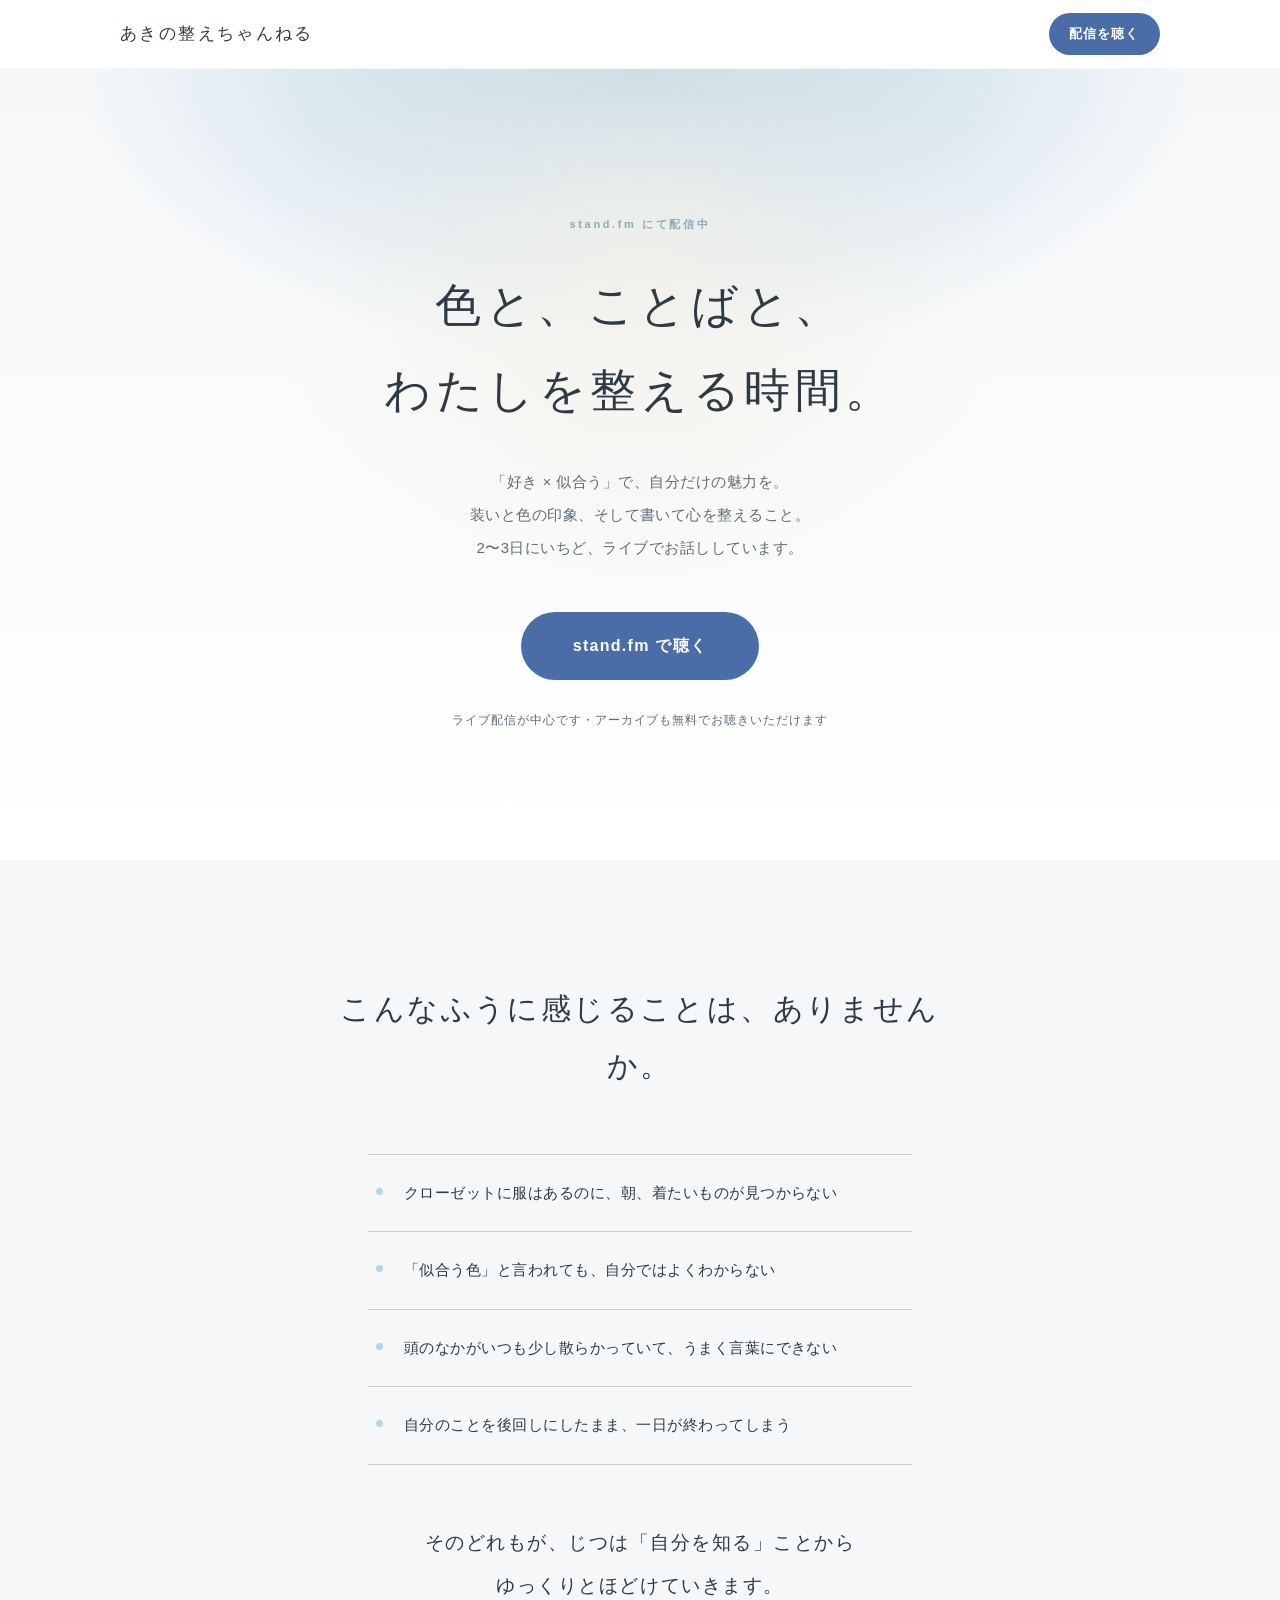
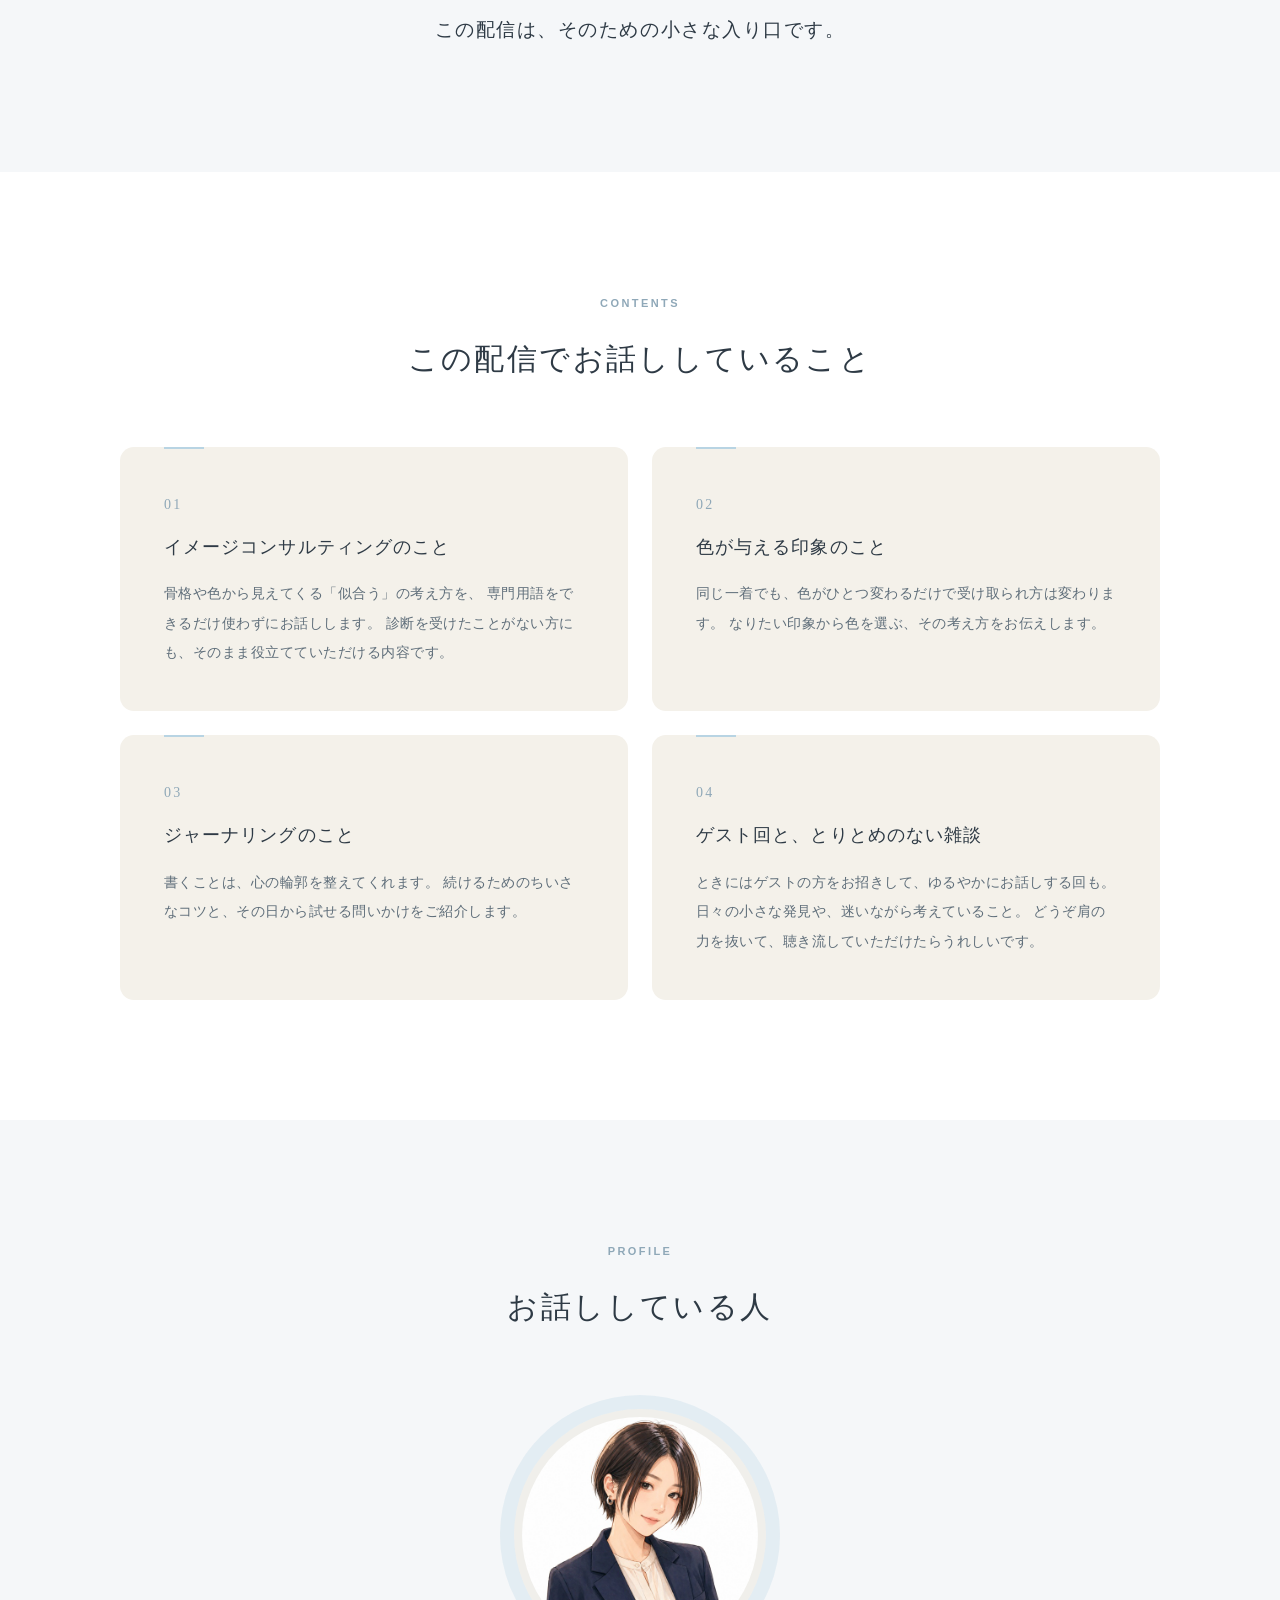
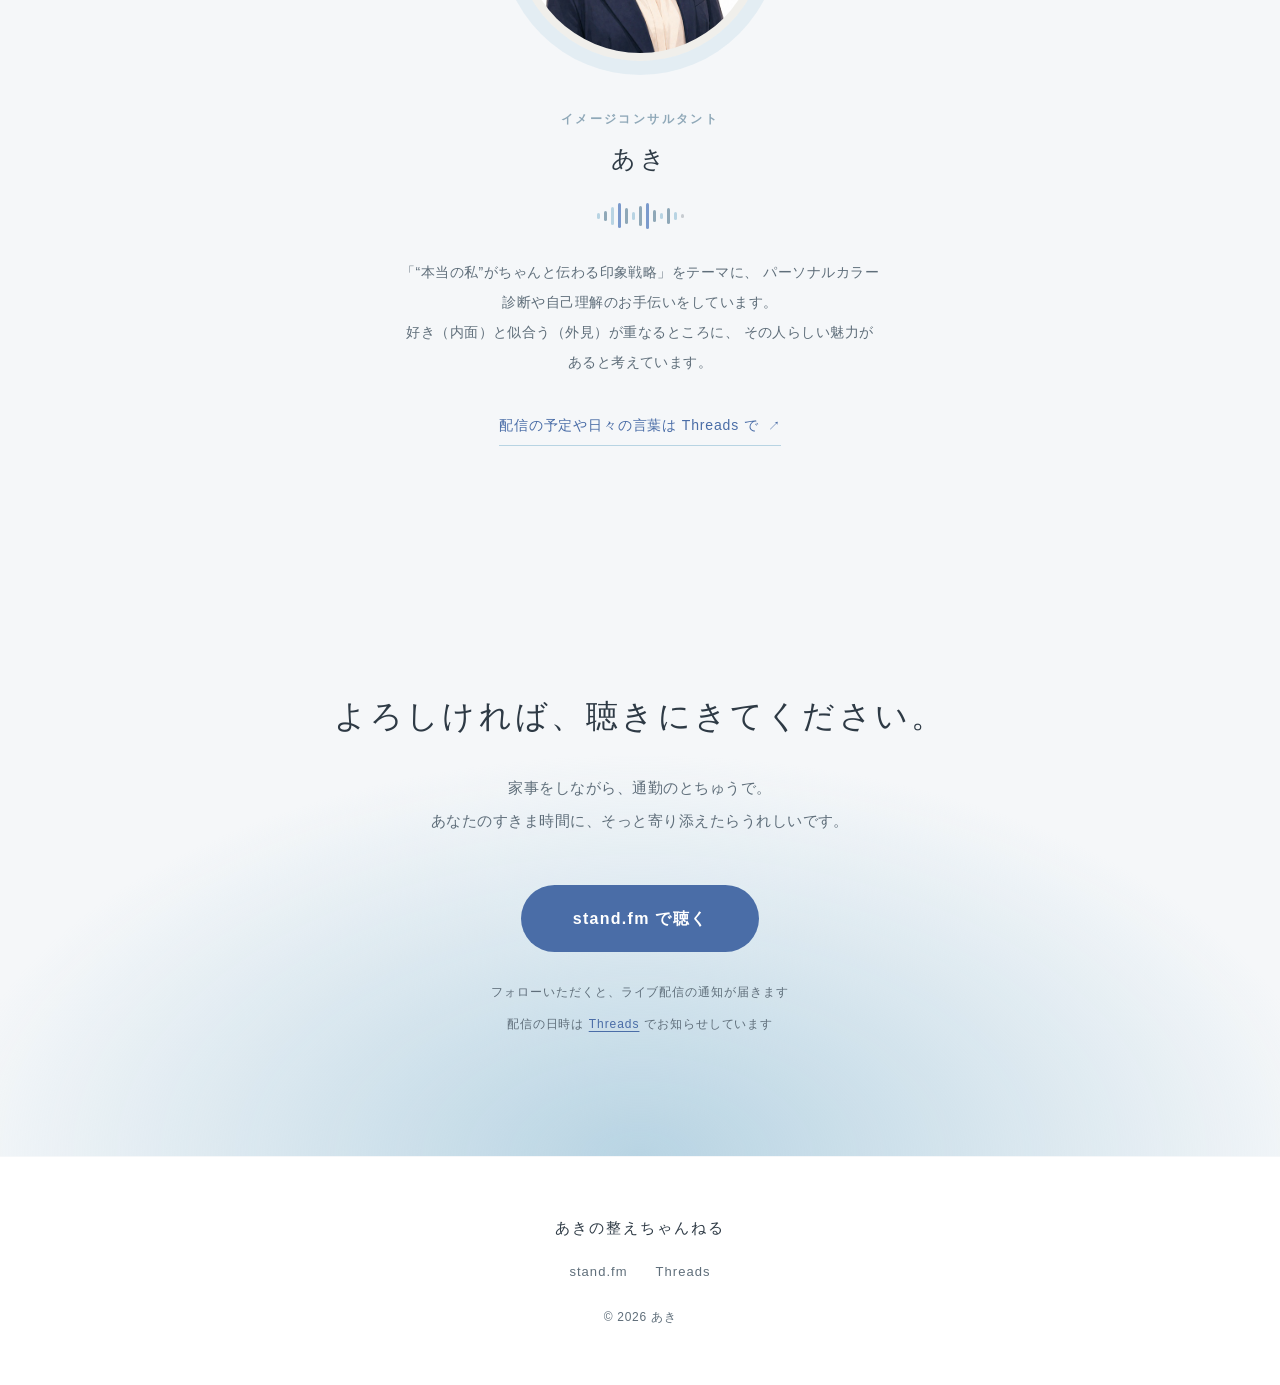
==== index.html @ 7b2c22ae "Add profile section, OGP image, and Threads links Reuse the existing portrait rather than a new illu" ====
<!DOCTYPE html>
<html lang="ja">
<head>
  <meta charset="UTF-8">
  <meta name="viewport" content="width=device-width, initial-scale=1">

  <title>あきの整えちゃんねる｜色と、ことばと、わたしを整える時間</title>
  <meta name="description" content="「好き×似合う」で自分だけの魅力を。ファッションと色の印象、そして書いて心を整えること。イメージコンサルタントあきが、stand.fm でお話ししています。">

  <!-- OGP。og:image はSNSのクローラが解決できるよう絶対URLで指定します -->
  <meta property="og:site_name" content="あきの整えちゃんねる">
  <meta property="og:title" content="あきの整えちゃんねる｜色と、ことばと、わたしを整える時間">
  <meta property="og:description" content="「好き×似合う」で自分だけの魅力を。ファッションと色の印象、書いて心を整えること。stand.fm で配信中です。">
  <meta property="og:type" content="website">
  <meta property="og:url" content="https://standfm-lp.vercel.app/">
  <meta property="og:image" content="https://standfm-lp.vercel.app/ogp.jpg">
  <meta property="og:image:width" content="1200">
  <meta property="og:image:height" content="630">
  <meta property="og:locale" content="ja_JP">
  <meta name="twitter:card" content="summary_large_image">
  <link rel="canonical" href="https://standfm-lp.vercel.app/">

  <link rel="stylesheet" href="styles.css">
</head>
<body>

<header class="site-header">
  <div class="container header-inner">
    <a href="#hero" class="logo">あきの整えちゃんねる</a>
    <a href="https://stand.fm/channels/6a38f52ef16ae5c2da4b3464" class="btn btn-sm" target="_blank" rel="noopener">配信を聴く</a>
  </div>
</header>

<main>

  <!-- ==================== ① ヒーロー ==================== -->
  <section id="hero" class="hero">
    <div class="container container-narrow">
      <p class="eyebrow">stand.fm にて配信中</p>
      <h1 class="hero-title">色と、ことばと、<br>わたしを整える時間。</h1>
      <p class="hero-lead">
        「好き × 似合う」で、自分だけの魅力を。<br>
        装いと色の印象、そして書いて心を整えること。<br class="br-pc">
        2〜3日にいちど、ライブでお話ししています。
      </p>
      <div class="hero-actions">
        <a href="https://stand.fm/channels/6a38f52ef16ae5c2da4b3464" class="btn btn-lg" target="_blank" rel="noopener">stand.fm で聴く</a>
      </div>
      <p class="hero-note">ライブ配信が中心です・アーカイブも無料でお聴きいただけます</p>
    </div>
  </section>

  <!-- ==================== ② 共感 ==================== -->
  <section id="empathy" class="section section-tinted">
    <div class="container container-narrow">
      <h2 class="section-title">こんなふうに感じることは、<br class="br-sp">ありませんか。</h2>

      <ul class="empathy-list">
        <li>クローゼットに服はあるのに、朝、着たいものが見つからない</li>
        <li>「似合う色」と言われても、自分ではよくわからない</li>
        <li>頭のなかがいつも少し散らかっていて、うまく言葉にできない</li>
        <li>自分のことを後回しにしたまま、一日が終わってしまう</li>
      </ul>

      <p class="empathy-bridge">
        そのどれもが、じつは「自分を知る」ことから<br>ゆっくりとほどけていきます。<br>
        この配信は、そのための小さな入り口です。
      </p>
    </div>
  </section>

  <!-- ==================== ③ 内容 ==================== -->
  <section id="contents" class="section">
    <div class="container">
      <p class="section-eyebrow">CONTENTS</p>
      <h2 class="section-title">この配信で<br class="br-sp">お話ししていること</h2>

      <div class="topic-grid">
        <article class="topic">
          <span class="topic-num">01</span>
          <h3>イメージコンサルティングのこと</h3>
          <p>
            骨格や色から見えてくる「似合う」の考え方を、
            専門用語をできるだけ使わずにお話しします。
            診断を受けたことがない方にも、そのまま役立てていただける内容です。
          </p>
        </article>

        <article class="topic">
          <span class="topic-num">02</span>
          <h3>色が与える印象のこと</h3>
          <p>
            同じ一着でも、色がひとつ変わるだけで受け取られ方は変わります。
            なりたい印象から色を選ぶ、その考え方をお伝えします。
          </p>
        </article>

        <article class="topic">
          <span class="topic-num">03</span>
          <h3>ジャーナリングのこと</h3>
          <p>
            書くことは、心の輪郭を整えてくれます。
            続けるためのちいさなコツと、その日から試せる問いかけをご紹介します。
          </p>
        </article>

        <article class="topic">
          <span class="topic-num">04</span>
          <h3>ゲスト回と、とりとめのない雑談</h3>
          <p>
            ときにはゲストの方をお招きして、ゆるやかにお話しする回も。
            日々の小さな発見や、迷いながら考えていること。
            どうぞ肩の力を抜いて、聴き流していただけたらうれしいです。
          </p>
        </article>
      </div>
    </div>
  </section>

  <!-- ==================== プロフィール ==================== -->
  <section id="profile" class="section section-tinted">
    <div class="container container-narrow">
      <p class="section-eyebrow">PROFILE</p>
      <h2 class="section-title">お話ししている人</h2>

      <div class="profile">
        <!-- 円形の写真のまわりに、音が広がるようなリングを重ねています -->
        <div class="profile-photo">
          <span class="ring ring-1" aria-hidden="true"></span>
          <span class="ring ring-2" aria-hidden="true"></span>
          <img src="profile.jpg" width="280" height="280"
               alt="あき｜イメージコンサルタント" decoding="async">
        </div>

        <p class="profile-role">イメージコンサルタント</p>
        <p class="profile-name">あき</p>

        <div class="wave" aria-hidden="true">
          <i></i><i></i><i></i><i></i><i></i><i></i><i></i>
          <i></i><i></i><i></i><i></i><i></i><i></i>
        </div>

        <p class="profile-bio">
          「“本当の私”がちゃんと伝わる印象戦略」をテーマに、
          パーソナルカラー診断や自己理解のお手伝いをしています。<br>
          好き（内面）と似合う（外見）が重なるところに、
          その人らしい魅力があると考えています。
        </p>

        <a class="link-threads" href="https://www.threads.com/@aki.imecon"
           target="_blank" rel="noopener">
          配信の予定や日々の言葉は Threads で
        </a>
      </div>
    </div>
  </section>

  <!-- ==================== ④ CTA ==================== -->
  <section id="listen" class="cta">
    <div class="container container-narrow">
      <h2 class="cta-title">よろしければ、<br class="br-sp">聴きにきてください。</h2>
      <p class="cta-lead">
        家事をしながら、通勤のとちゅうで。<br>
        あなたのすきま時間に、そっと寄り添えたらうれしいです。
      </p>
      <a href="https://stand.fm/channels/6a38f52ef16ae5c2da4b3464" class="btn btn-lg" target="_blank" rel="noopener">stand.fm で聴く</a>
      <p class="cta-note">フォローいただくと、ライブ配信の通知が届きます</p>
      <p class="cta-sub">
        配信の日時は
        <a href="https://www.threads.com/@aki.imecon" target="_blank" rel="noopener">Threads</a>
        でお知らせしています
      </p>
    </div>
  </section>

</main>

<footer class="site-footer">
  <div class="container">
    <p class="footer-name">あきの整えちゃんねる</p>
    <p class="footer-links">
      <a href="https://stand.fm/channels/6a38f52ef16ae5c2da4b3464" target="_blank" rel="noopener">stand.fm</a>
      <a href="https://www.threads.com/@aki.imecon" target="_blank" rel="noopener">Threads</a>
    </p>
    <p class="copyright">&copy; 2026 あき</p>
  </div>
</footer>

<script src="script.js"></script>
</body>
</html>
---- styles.css ----
/* =========================================================
   カラーパレット
   ここの値を変えるとサイト全体の色が変わります
   ========================================================= */
:root {
  --pale-blue:   #B8D4E3;  /* メイン    ペールブルー   */
  --misty-white: #F5F7F9;  /* サブ      ミスティホワイト */
  --soft-gray:   #C7CCD1;  /* アクセント ソフトグレー   */
  --dusty-blue:  #8FA8B8;  /* アクセント ダスティブルー */
  --pearl-white: #F4F1EA;  /* アクセント パールホワイト */
  --cta:         #7B9ACC;  /* CTA・リンク コーンフラワーブルー */

  /* --cta を白文字の上に敷くと明るすぎて読めないため（コントラスト比 2.9:1）、
     ボタンの塗りとリンク文字には同系統を暗くした値を使用しています（5.2:1）。
     見出しの装飾や罫線などには --cta をそのまま使っています。 */
  --cta-deep:    #4A6DA7;
  --cta-darker:  #3C5C90;

  --ink:         #2E3A45;  /* 本文 */
  --ink-muted:   #5F6E7A;  /* 補足文 */

  --container:   1040px;
  --radius:      14px;

  --font-serif:  "Hiragino Mincho ProN", "Yu Mincho", "YuMincho",
                 "Noto Serif JP", serif;
  --font-sans:   "Hiragino Sans", "Noto Sans JP", "Yu Gothic",
                 -apple-system, BlinkMacSystemFont, sans-serif;
}

/* パレットが淡色前提のため、ライトテーマに固定しています */
html { color-scheme: light; }

/* ========================= ベース ========================= */
* { box-sizing: border-box; }
html { scroll-behavior: smooth; }

body {
  margin: 0;
  font-family: var(--font-sans);
  font-size: 16px;
  line-height: 2;
  color: var(--ink);
  background: #fff;
  letter-spacing: 0.03em;
  -webkit-font-smoothing: antialiased;
}

img { max-width: 100%; height: auto; display: block; }

.container {
  width: min(100% - 2.5rem, var(--container));
  margin-inline: auto;
}
.container-narrow { width: min(100% - 2.5rem, 660px); }

.section { padding: clamp(4.5rem, 11vw, 7.5rem) 0; }
.section-tinted { background: var(--misty-white); }

.section-eyebrow {
  margin: 0 0 1rem;
  text-align: center;
  font-size: 0.6875rem;
  font-weight: 600;
  letter-spacing: 0.22em;
  color: var(--dusty-blue);
}

.section-title {
  margin: 0 0 clamp(2.5rem, 6vw, 3.75rem);
  font-family: var(--font-serif);
  font-size: clamp(1.375rem, 3.6vw, 1.875rem);
  font-weight: 500;
  line-height: 1.9;
  letter-spacing: 0.08em;
  text-align: center;
}

/* スマートフォンでのみ改行させる */
.br-sp { display: none; }
@media (max-width: 640px) { .br-sp { display: inline; } }

/* パソコンでのみ改行させる（文末が一行に孤立するのを防ぐため） */
.br-pc { display: inline; }
@media (max-width: 640px) { .br-pc { display: none; } }

/* ========================= ボタン ========================= */
.btn {
  display: inline-block;
  padding: 0.85em 2.4em;
  border: 1px solid transparent;
  border-radius: 999px;
  background: var(--cta-deep);
  color: #fff;
  font-family: var(--font-sans);
  font-size: 0.9375rem;
  font-weight: 600;
  letter-spacing: 0.08em;
  text-decoration: none;
  text-align: center;
  transition: background 0.3s ease, box-shadow 0.3s ease, transform 0.3s ease;
}
.btn:hover {
  background: var(--cta-darker);
  box-shadow: 0 10px 24px rgba(74, 109, 167, 0.22);
  transform: translateY(-2px);
}
.btn:focus-visible {
  outline: 2px solid var(--cta-deep);
  outline-offset: 3px;
}
.btn-sm { padding: 0.55em 1.5em; font-size: 0.8125rem; }
.btn-lg { padding: 1.05em 3.2em; font-size: 1rem; }

/* ========================= ヘッダー ========================= */
.site-header {
  position: sticky;
  top: 0;
  z-index: 50;
  background: rgba(255, 255, 255, 0.82);
  backdrop-filter: blur(12px);
  border-bottom: 1px solid var(--misty-white);
}
.header-inner {
  display: flex;
  align-items: center;
  justify-content: space-between;
  gap: 1rem;
  min-height: 68px;
}
.logo {
  font-family: var(--font-serif);
  font-size: 1.0625rem;
  font-weight: 500;
  letter-spacing: 0.14em;
  color: var(--ink);
  text-decoration: none;
}

/* ========================= ① ヒーロー ========================= */
.hero {
  position: relative;
  overflow: hidden;
  padding: clamp(5rem, 14vw, 9rem) 0 clamp(4.5rem, 12vw, 8rem);
  text-align: center;
  background:
    radial-gradient(70% 60% at 50% 0%, var(--pale-blue) 0%, transparent 62%),
    linear-gradient(180deg, var(--misty-white) 0%, #fff 100%);
}

/* 背景に浮かぶ、やわらかな円 */
.hero::before {
  content: "";
  position: absolute;
  top: -22%;
  left: 50%;
  width: min(120vw, 780px);
  aspect-ratio: 1;
  transform: translateX(-50%);
  border-radius: 50%;
  background: radial-gradient(circle, rgba(244, 241, 234, 0.85) 0%, transparent 66%);
  pointer-events: none;
}
.hero > .container { position: relative; }

.eyebrow {
  margin: 0 0 1.75rem;
  font-size: 0.6875rem;
  font-weight: 600;
  letter-spacing: 0.24em;
  color: var(--dusty-blue);
}

.hero-title {
  margin: 0 0 2rem;
  font-family: var(--font-serif);
  font-size: clamp(1.75rem, 5.6vw, 2.875rem);
  font-weight: 500;
  line-height: 1.85;
  letter-spacing: 0.1em;
}

.hero-lead {
  margin: 0 auto 3rem;
  max-width: 34rem;
  font-size: 0.9375rem;
  line-height: 2.2;
  color: var(--ink-muted);
}

.hero-actions { display: flex; justify-content: center; }

.hero-note {
  margin: 1.75rem 0 0;
  font-size: 0.75rem;
  letter-spacing: 0.08em;
  color: var(--ink-muted);
}

/* ========================= ② 共感 ========================= */
.empathy-list {
  max-width: 34rem;
  margin: 0 auto;
  padding: 0;
  list-style: none;
}
.empathy-list li {
  position: relative;
  padding: 1.5rem 0 1.5rem 2.25rem;
  border-bottom: 1px solid var(--soft-gray);
  font-size: 0.9375rem;
  line-height: 1.9;
}
.empathy-list li:first-child { border-top: 1px solid var(--soft-gray); }

/* 行頭のちいさな円 */
.empathy-list li::before {
  content: "";
  position: absolute;
  top: 2.05rem;
  left: 0.5rem;
  width: 7px;
  height: 7px;
  border-radius: 50%;
  background: var(--pale-blue);
}

.empathy-bridge {
  margin: clamp(2.5rem, 6vw, 3.5rem) 0 0;
  text-align: center;
  font-family: var(--font-serif);
  font-size: clamp(1rem, 2.6vw, 1.1875rem);
  line-height: 2.3;
  letter-spacing: 0.08em;
  color: var(--ink);
}

/* ========================= ③ 内容 ========================= */
/* 4項目を 2×2 に配置。1列あまるのを避けるため auto-fit は使いません */
.topic-grid {
  display: grid;
  gap: 1.5rem;
  grid-template-columns: repeat(2, 1fr);
}
@media (max-width: 720px) {
  .topic-grid { grid-template-columns: 1fr; }
}

.topic {
  position: relative;
  padding: clamp(2rem, 4vw, 2.75rem);
  background: var(--pearl-white);
  border-radius: var(--radius);
}

/* 上辺のアクセントライン */
.topic::before {
  content: "";
  position: absolute;
  top: 0;
  left: clamp(2rem, 4vw, 2.75rem);
  width: 2.5rem;
  height: 2px;
  background: var(--pale-blue);
}

.topic-num {
  display: block;
  margin-bottom: 0.75rem;
  font-family: var(--font-serif);
  font-size: 0.875rem;
  letter-spacing: 0.16em;
  color: var(--dusty-blue);
}

.topic h3 {
  margin: 0 0 1rem;
  font-family: var(--font-serif);
  font-size: 1.125rem;
  font-weight: 500;
  line-height: 1.8;
  letter-spacing: 0.06em;
}

.topic p {
  margin: 0;
  font-size: 0.875rem;
  line-height: 2.1;
  color: var(--ink-muted);
}

/* ========================= プロフィール ========================= */
.profile { text-align: center; }

.profile-photo {
  position: relative;
  width: 280px;
  height: 280px;
  margin: 0 auto 2rem;
  display: grid;
  place-items: center;
}

/* 音がひろがっていくような、二重のやわらかいリング */
.profile-photo .ring {
  position: absolute;
  border-radius: 50%;
  pointer-events: none;
}
.profile-photo .ring-1 {
  inset: 0;
  background: var(--pale-blue);
  opacity: 0.3;
}
.profile-photo .ring-2 {
  inset: 14px;
  background: var(--pearl-white);
  opacity: 0.8;
}

.profile-photo img {
  position: relative;
  width: 236px;
  height: 236px;
  border-radius: 50%;
  object-fit: cover;
  object-position: 50% 20%;
}

.profile-role {
  margin: 0 0 0.25rem;
  font-size: 0.75rem;
  font-weight: 600;
  letter-spacing: 0.2em;
  color: var(--dusty-blue);
}

.profile-name {
  margin: 0 0 1.25rem;
  font-family: var(--font-serif);
  font-size: 1.5rem;
  letter-spacing: 0.16em;
}

.profile-bio {
  margin: 0 auto 2rem;
  max-width: 30rem;
  font-size: 0.875rem;
  line-height: 2.15;
  color: var(--ink-muted);
}

/* Threadsへのリンク */
.link-threads {
  display: inline-block;
  padding-bottom: 0.35rem;
  border-bottom: 1px solid var(--pale-blue);
  color: var(--cta-deep);
  font-size: 0.875rem;
  letter-spacing: 0.06em;
  text-decoration: none;
  transition: border-color 0.3s ease;
}
.link-threads::after {
  content: "↗";
  margin-left: 0.4em;
  font-size: 0.85em;
}
.link-threads:hover { border-color: var(--cta-deep); }

/* ========================= 音の波形 ========================= */
.wave {
  display: flex;
  align-items: center;
  justify-content: center;
  gap: 4px;
  height: 26px;
  margin: 0 0 1.75rem;
}
.wave i {
  width: 3px;
  border-radius: 99px;
  background: var(--pale-blue);
}
/* 中央ほど高く、両端へなだらかに落とす */
.wave i:nth-child(1)  { height: 20%; }
.wave i:nth-child(2)  { height: 42%; background: var(--dusty-blue); }
.wave i:nth-child(3)  { height: 70%; }
.wave i:nth-child(4)  { height: 96%; background: var(--cta); }
.wave i:nth-child(5)  { height: 58%; background: var(--dusty-blue); }
.wave i:nth-child(6)  { height: 34%; }
.wave i:nth-child(7)  { height: 78%; background: var(--dusty-blue); }
.wave i:nth-child(8)  { height: 100%; background: var(--cta); }
.wave i:nth-child(9)  { height: 46%; background: var(--dusty-blue); }
.wave i:nth-child(10) { height: 26%; }
.wave i:nth-child(11) { height: 62%; background: var(--dusty-blue); }
.wave i:nth-child(12) { height: 30%; }
.wave i:nth-child(13) { height: 18%; background: var(--soft-gray); }

/* ========================= ④ CTA ========================= */
.cta {
  padding: clamp(4.5rem, 12vw, 7.5rem) 0;
  text-align: center;
  background:
    radial-gradient(80% 100% at 50% 100%, var(--pale-blue) 0%, transparent 68%),
    var(--misty-white);
}

.cta-title {
  margin: 0 0 1.5rem;
  font-family: var(--font-serif);
  font-size: clamp(1.375rem, 4vw, 2rem);
  font-weight: 500;
  line-height: 1.9;
  letter-spacing: 0.1em;
}

.cta-lead {
  margin: 0 0 3rem;
  font-size: 0.9375rem;
  line-height: 2.2;
  color: var(--ink-muted);
}

.cta-note {
  margin: 1.75rem 0 0;
  font-size: 0.75rem;
  letter-spacing: 0.08em;
  color: var(--ink-muted);
}

.cta-sub {
  margin: 0.5rem 0 0;
  font-size: 0.75rem;
  letter-spacing: 0.08em;
  color: var(--ink-muted);
}
.cta-sub a {
  color: var(--cta-deep);
  text-underline-offset: 0.25em;
}

/* ========================= フッター ========================= */
.site-footer {
  padding: 3.5rem 0;
  text-align: center;
  border-top: 1px solid var(--misty-white);
}
.footer-name {
  margin: 0 0 1rem;
  font-family: var(--font-serif);
  font-size: 0.9375rem;
  letter-spacing: 0.14em;
}

.footer-links {
  display: flex;
  flex-wrap: wrap;
  gap: 1.75rem;
  justify-content: center;
  margin: 0 0 1.25rem;
  font-size: 0.8125rem;
  letter-spacing: 0.08em;
}
.footer-links a {
  color: var(--ink-muted);
  text-decoration: none;
}
.footer-links a:hover { color: var(--cta-deep); }
.copyright {
  margin: 0;
  font-size: 0.75rem;
  letter-spacing: 0.06em;
  color: var(--ink-muted);
}

/* ========================= スクロール演出 ========================= */
.reveal {
  opacity: 0;
  transform: translateY(18px);
  transition: opacity 0.9s ease, transform 0.9s ease;
}
.reveal.is-visible { opacity: 1; transform: none; }

@media (prefers-reduced-motion: reduce) {
  html { scroll-behavior: auto; }
  .reveal { opacity: 1; transform: none; transition: none; }
  .btn:hover { transform: none; }
}
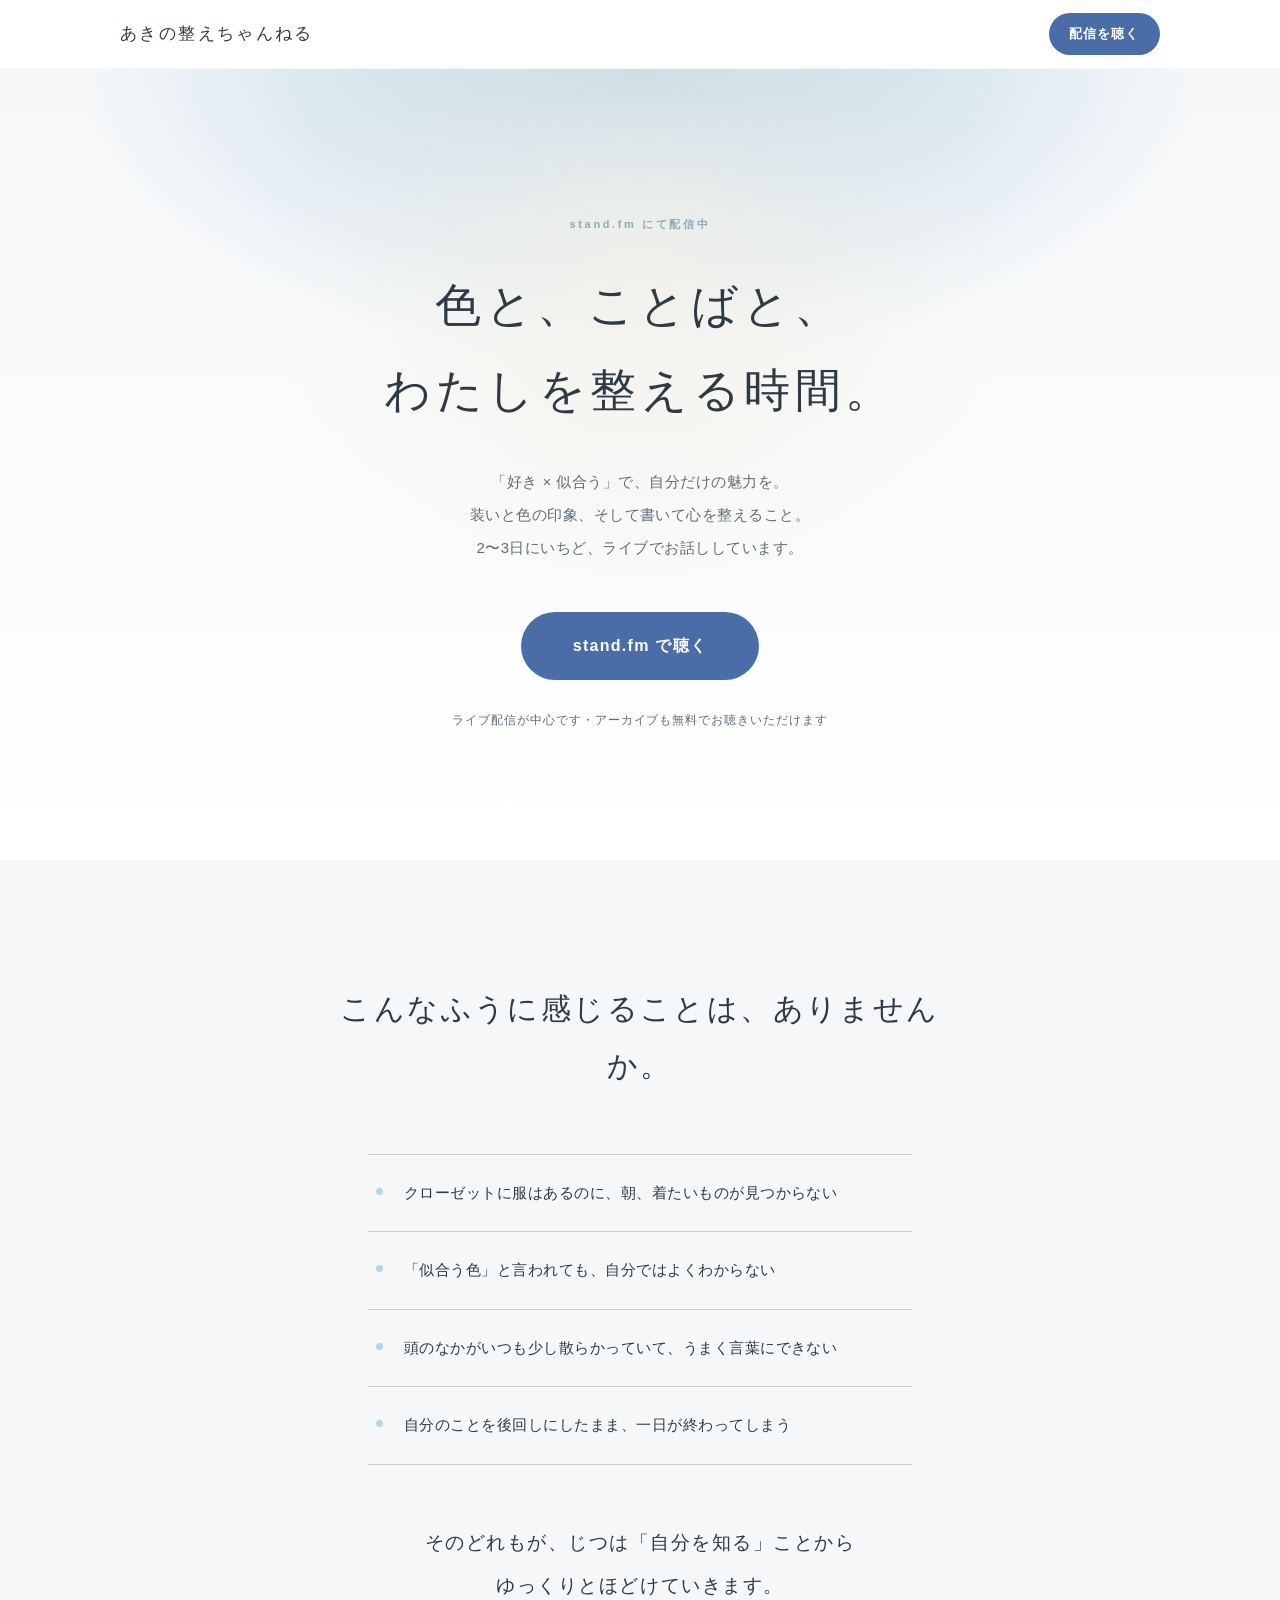
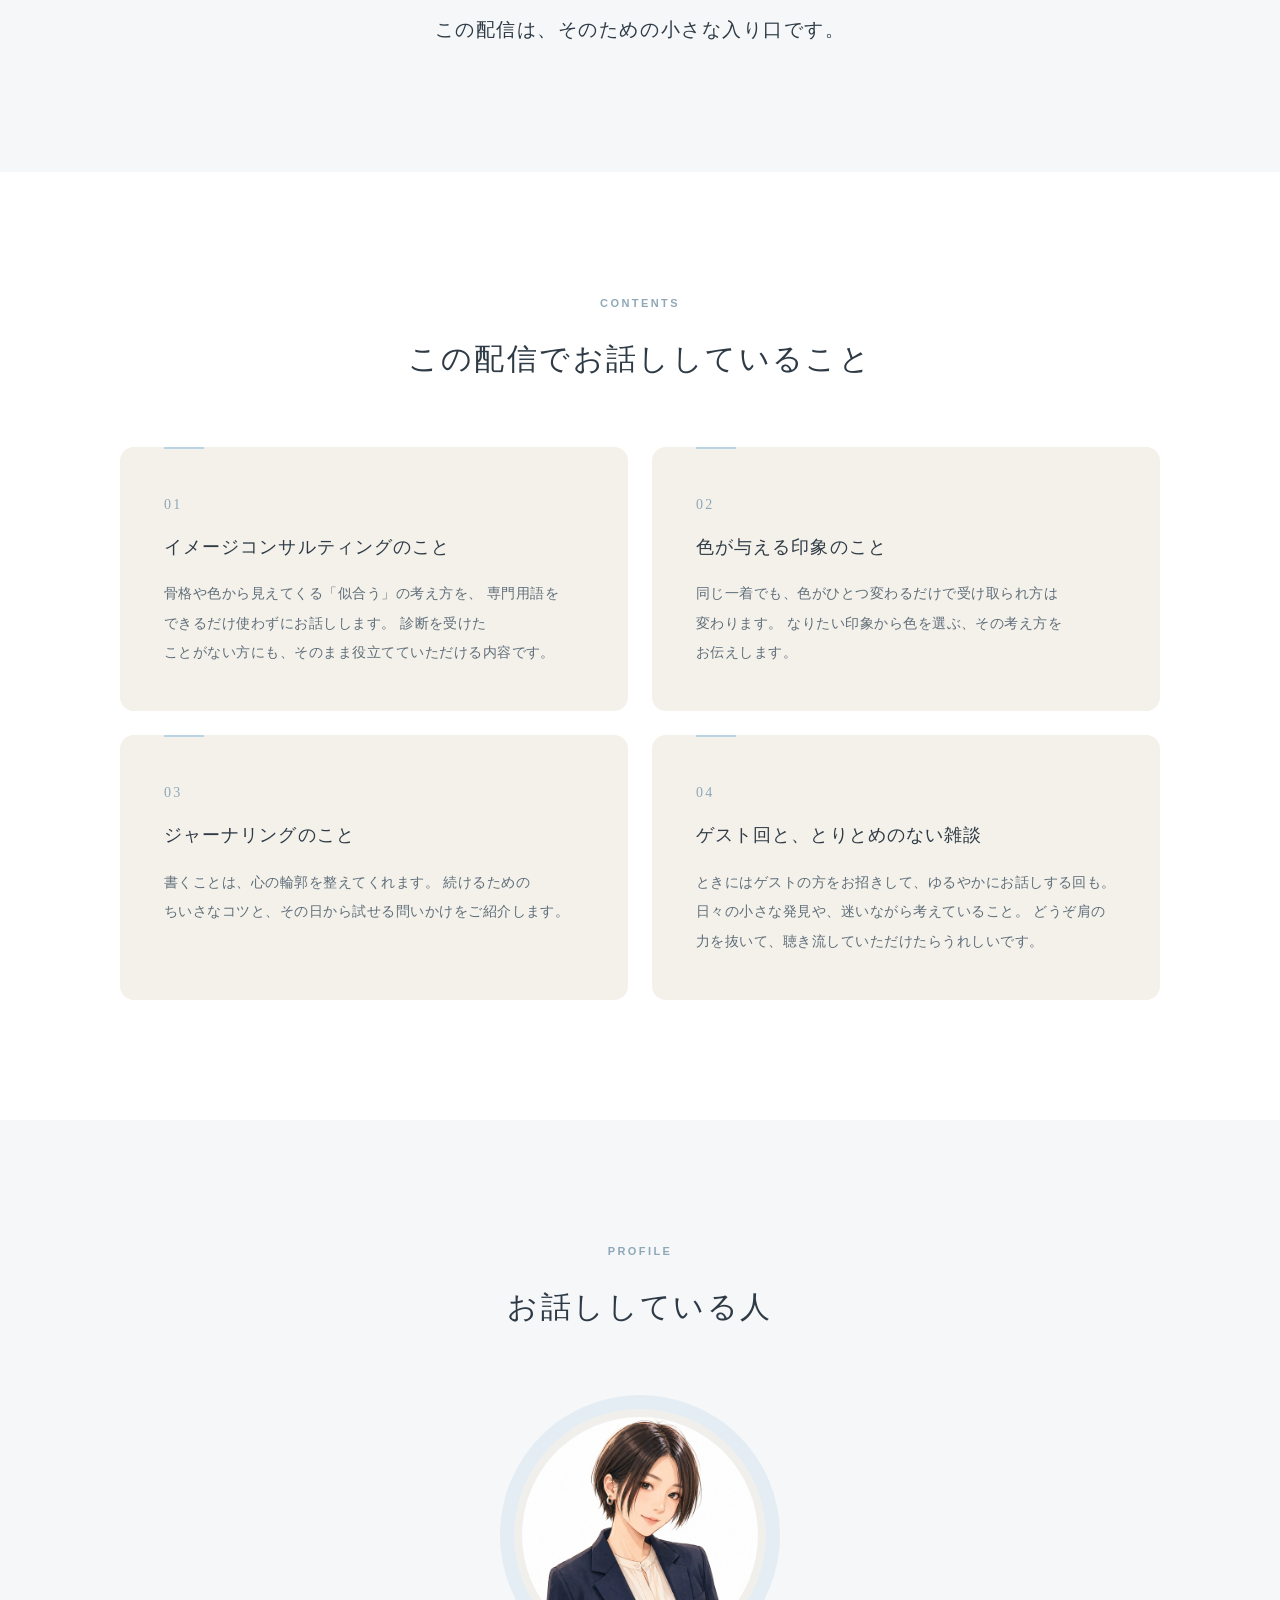
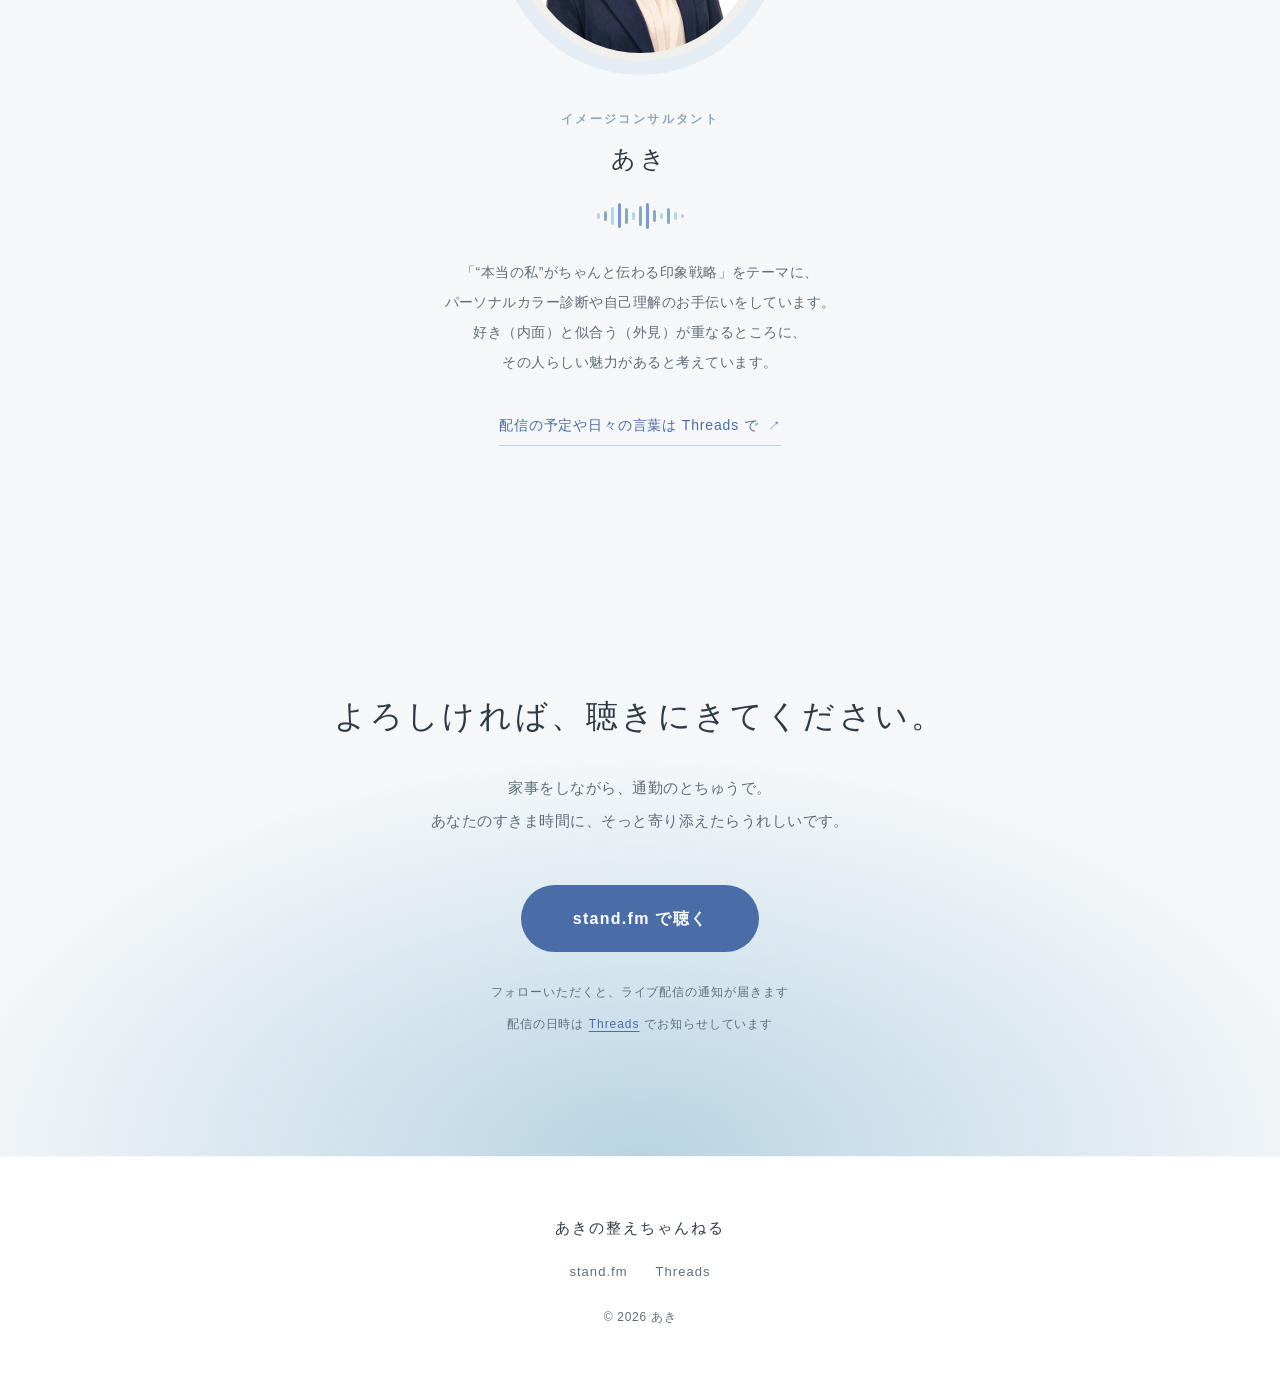
==== commit 705290da: "Break Japanese text at phrase boundaries The bio split mid-word as パーソナルカ／ラー診断. Explicit breaks on d" ====
--- a/index.html
+++ b/index.html
@@ -141,9 +141,9 @@
         </div>
 
         <p class="profile-bio">
-          「“本当の私”がちゃんと伝わる印象戦略」をテーマに、
-          パーソナルカラー診断や自己理解のお手伝いをしています。<br>
-          好き（内面）と似合う（外見）が重なるところに、
+          「“本当の私”がちゃんと伝わる印象戦略」をテーマに、<br class="br-pc">
+          パーソナルカラー診断や自己理解のお手伝いをしています。<br class="br-pc">
+          好き（内面）と似合う（外見）が重なるところに、<br class="br-pc">
           その人らしい魅力があると考えています。
         </p>
 
@@ -186,6 +186,5 @@
   </div>
 </footer>
 
-<script src="script.js"></script>
 </body>
 </html>
--- a/styles.css
+++ b/styles.css
@@ -47,6 +47,17 @@
 }
 
 img { max-width: 100%; height: auto; display: block; }
+
+/* 日本語を文節単位で折り返す（「パーソナルカ／ラー診断」のような
+   語中での改行を防ぎます）。未対応ブラウザでは通常の折り返しになります。 */
+.hero-lead,
+.empathy-list li,
+.empathy-bridge,
+.topic p,
+.profile-bio,
+.cta-lead {
+  word-break: auto-phrase;
+}
 
 .container {
   width: min(100% - 2.5rem, var(--container));
@@ -344,7 +355,7 @@
 
 .profile-bio {
   margin: 0 auto 2rem;
-  max-width: 30rem;
+  max-width: 32rem;
   font-size: 0.875rem;
   line-height: 2.15;
   color: var(--ink-muted);
@@ -474,16 +485,7 @@
   color: var(--ink-muted);
 }
 
-/* ========================= スクロール演出 ========================= */
-.reveal {
-  opacity: 0;
-  transform: translateY(18px);
-  transition: opacity 0.9s ease, transform 0.9s ease;
-}
-.reveal.is-visible { opacity: 1; transform: none; }
-
 @media (prefers-reduced-motion: reduce) {
   html { scroll-behavior: auto; }
-  .reveal { opacity: 1; transform: none; transition: none; }
   .btn:hover { transform: none; }
 }
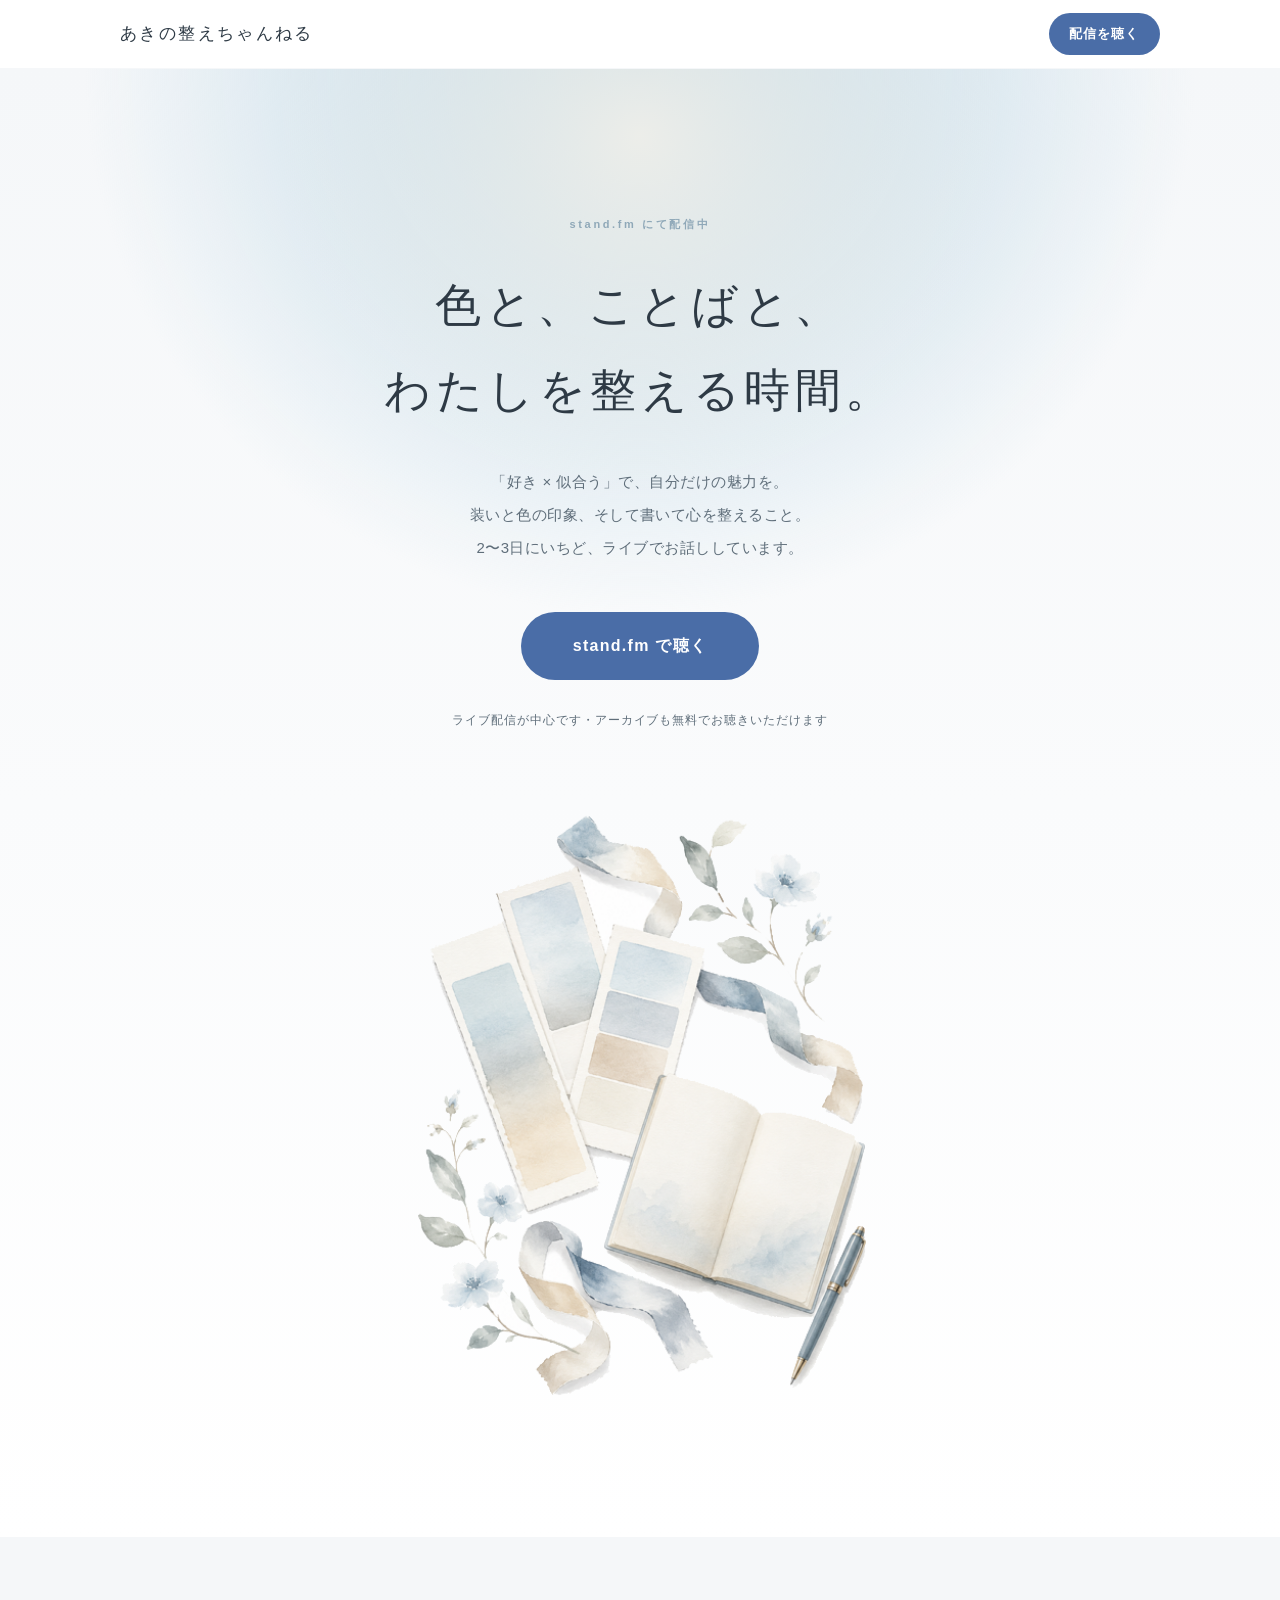
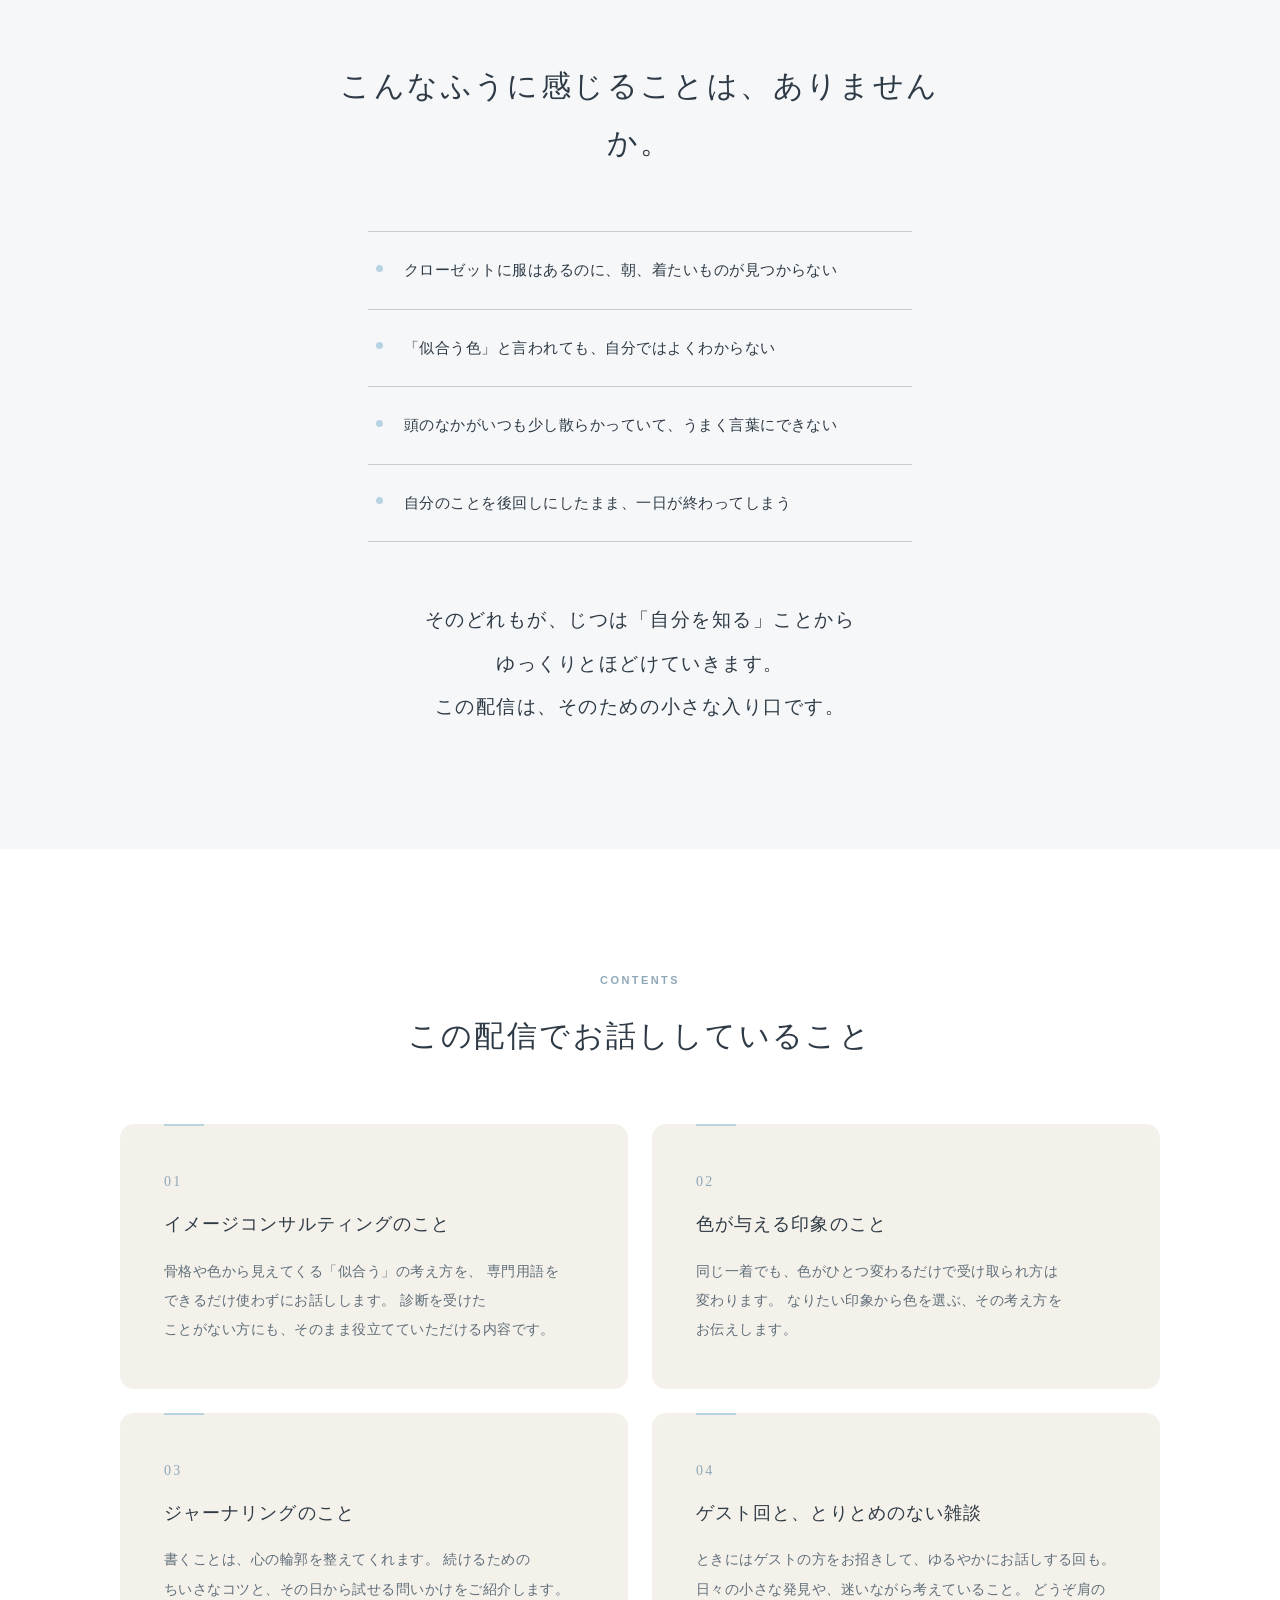
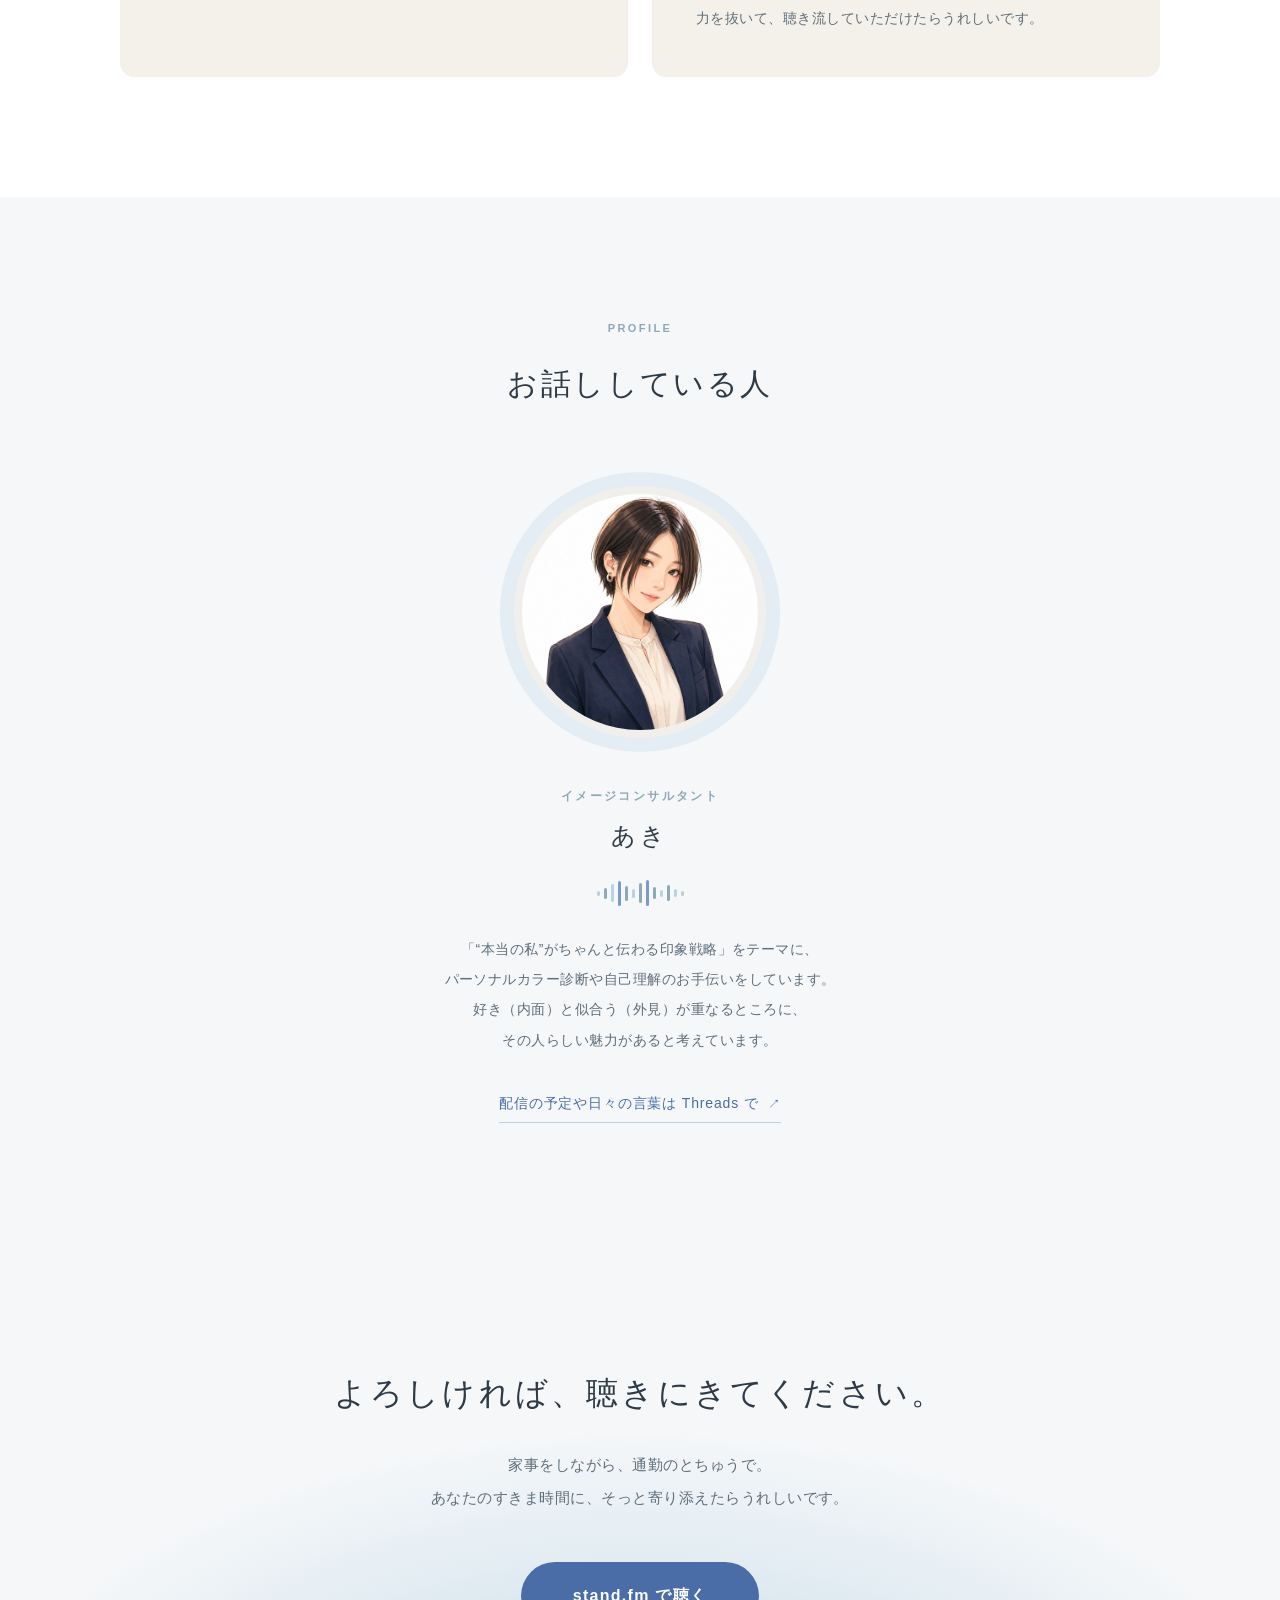
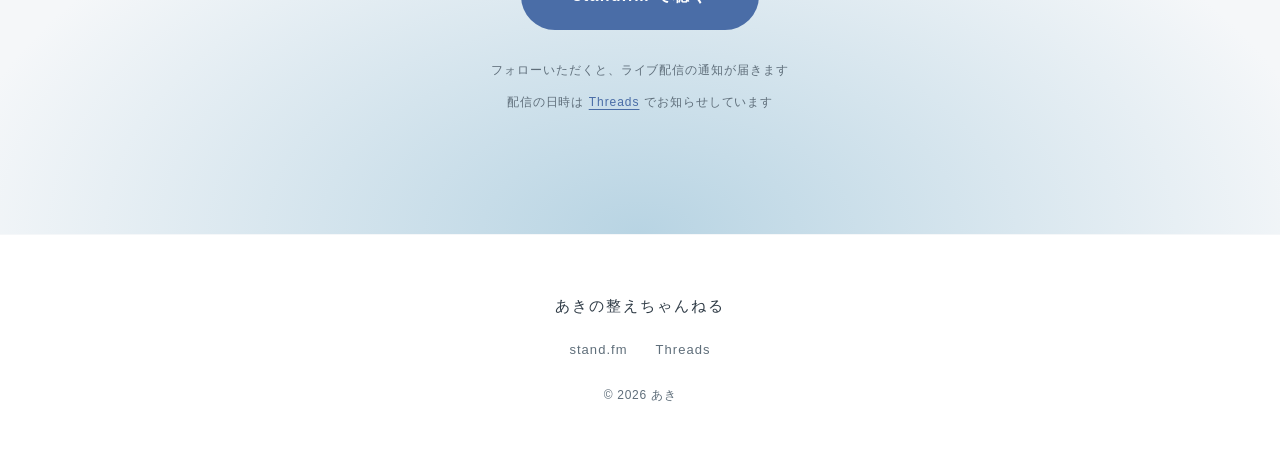
==== commit 87d90a53: "Add a watercolour illustration to the hero Places a cut-out watercolour of colour swatches, ribbon, " ====
--- a/index.html
+++ b/index.html
@@ -47,6 +47,10 @@
         <a href="https://stand.fm/channels/6a38f52ef16ae5c2da4b3464" class="btn btn-lg" target="_blank" rel="noopener">stand.fm で聴く</a>
       </div>
       <p class="hero-note">ライブ配信が中心です・アーカイブも無料でお聴きいただけます</p>
+      <div class="hero-image">
+        <img src="images/hero.png" width="450" height="600"
+             alt="色見本のカードとリボン、開いたノートとペン、青い水彩の花" fetchpriority="high">
+      </div>
     </div>
   </section>
 
--- a/styles.css
+++ b/styles.css
@@ -207,6 +207,13 @@
   letter-spacing: 0.08em;
   color: var(--ink-muted);
 }
+
+/* ボタンの下に、雰囲気を添える水彩イラスト（背景は切り抜き済み） */
+.hero-image {
+  margin: clamp(2.5rem, 6vw, 4rem) auto 0;
+  max-width: 460px;
+}
+.hero-image img { width: 100%; }
 
 /* ========================= ② 共感 ========================= */
 .empathy-list {
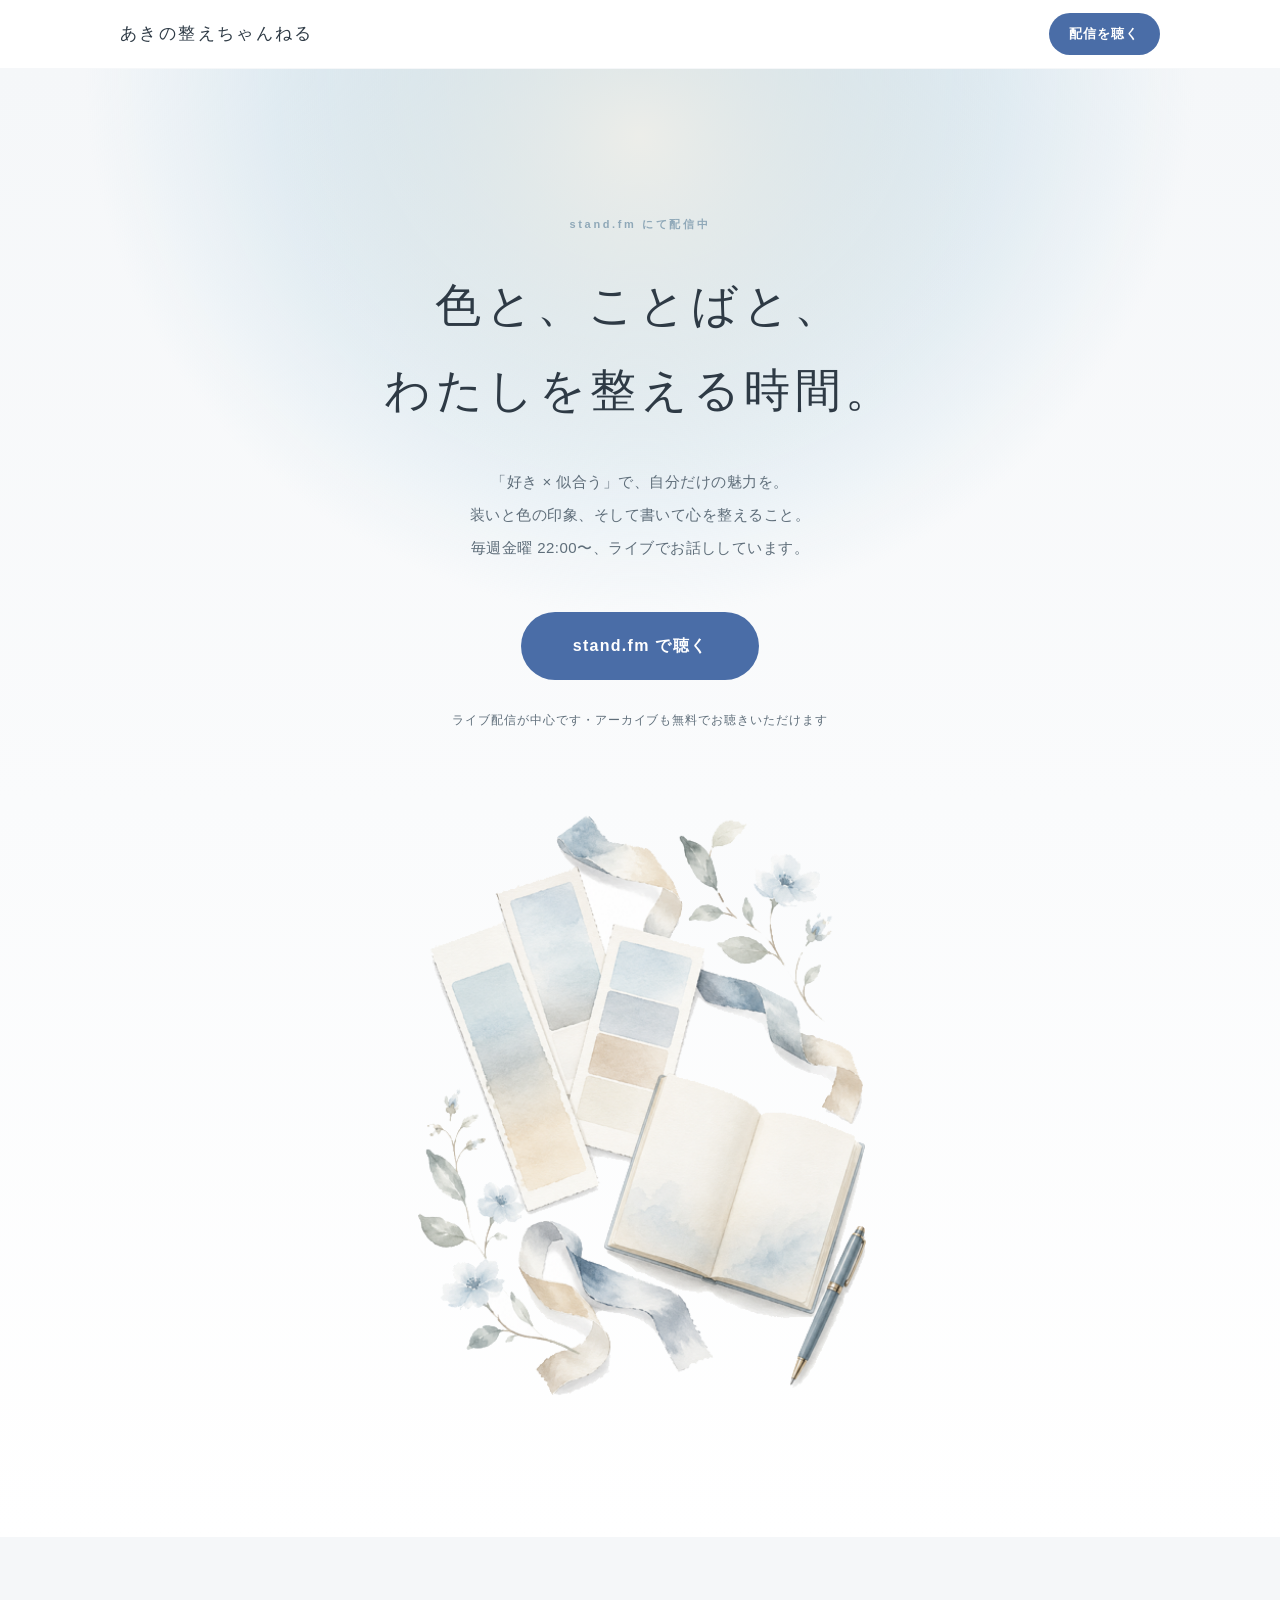
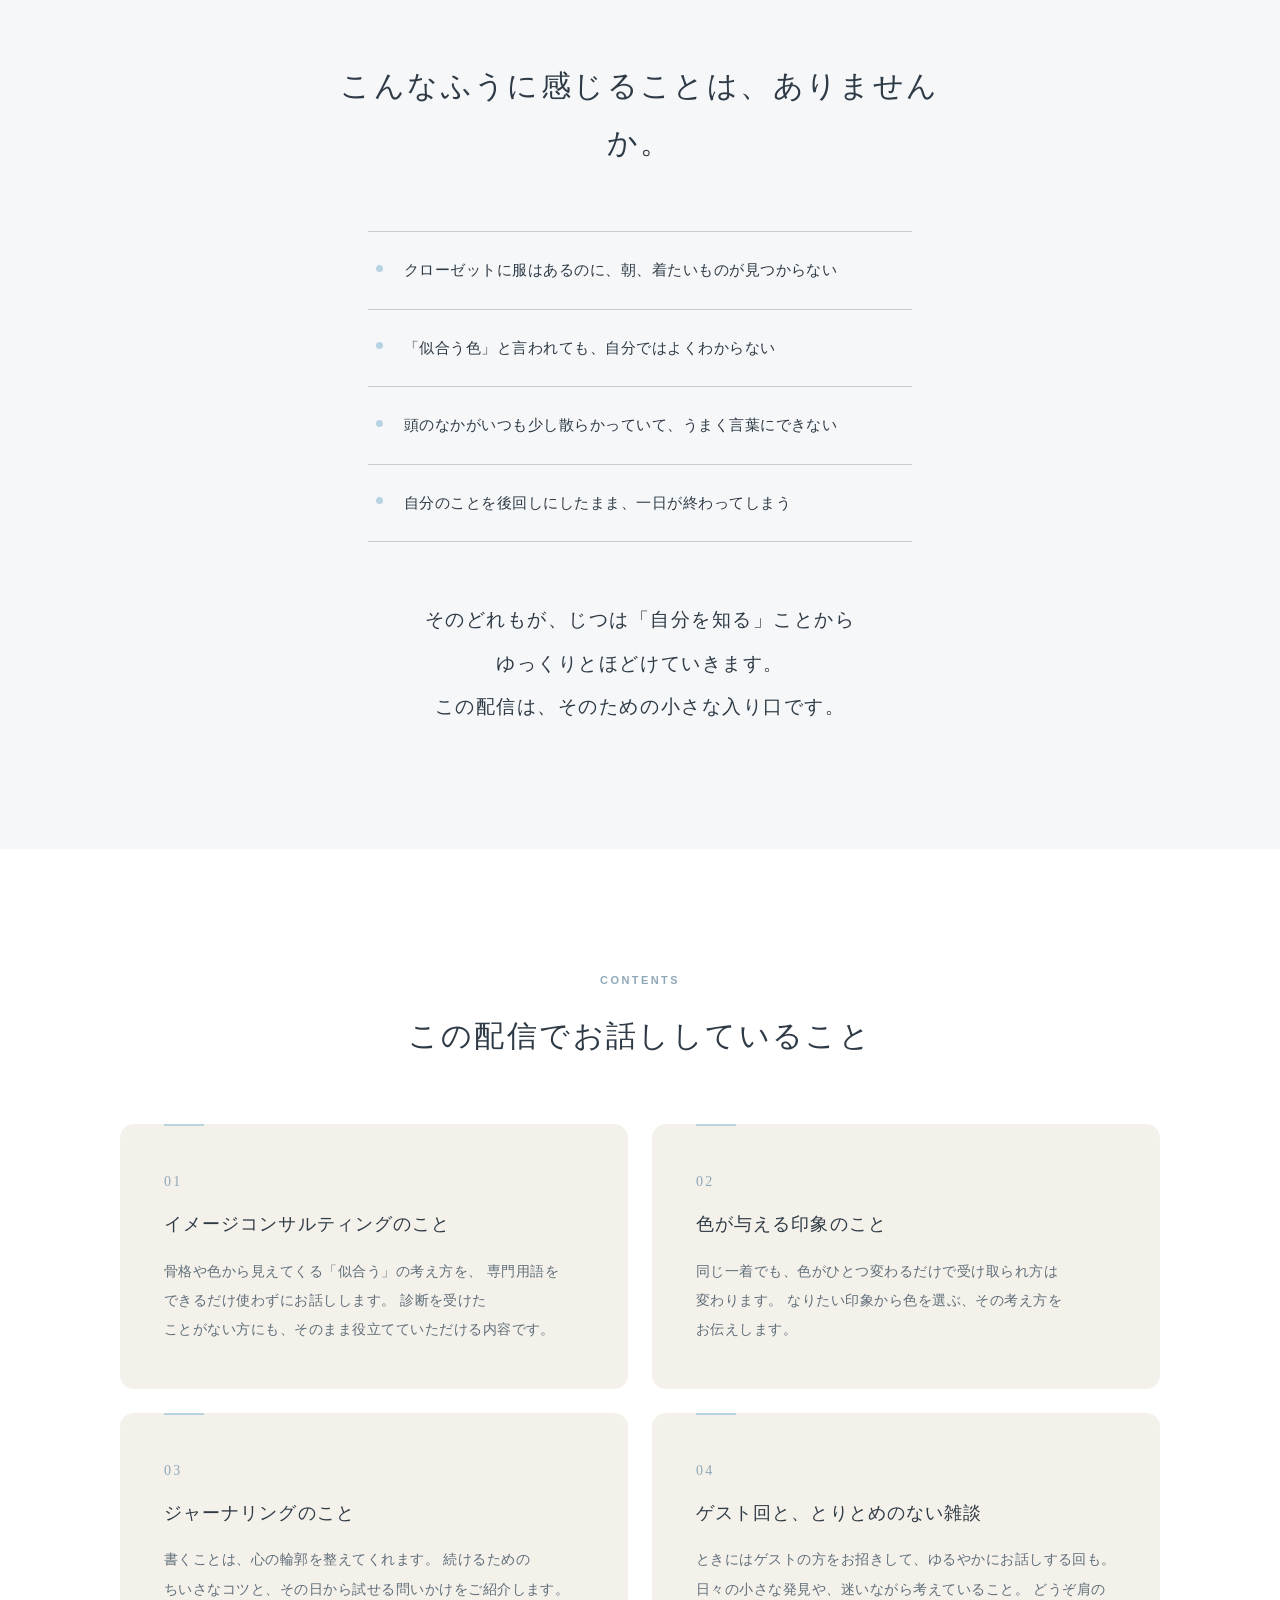
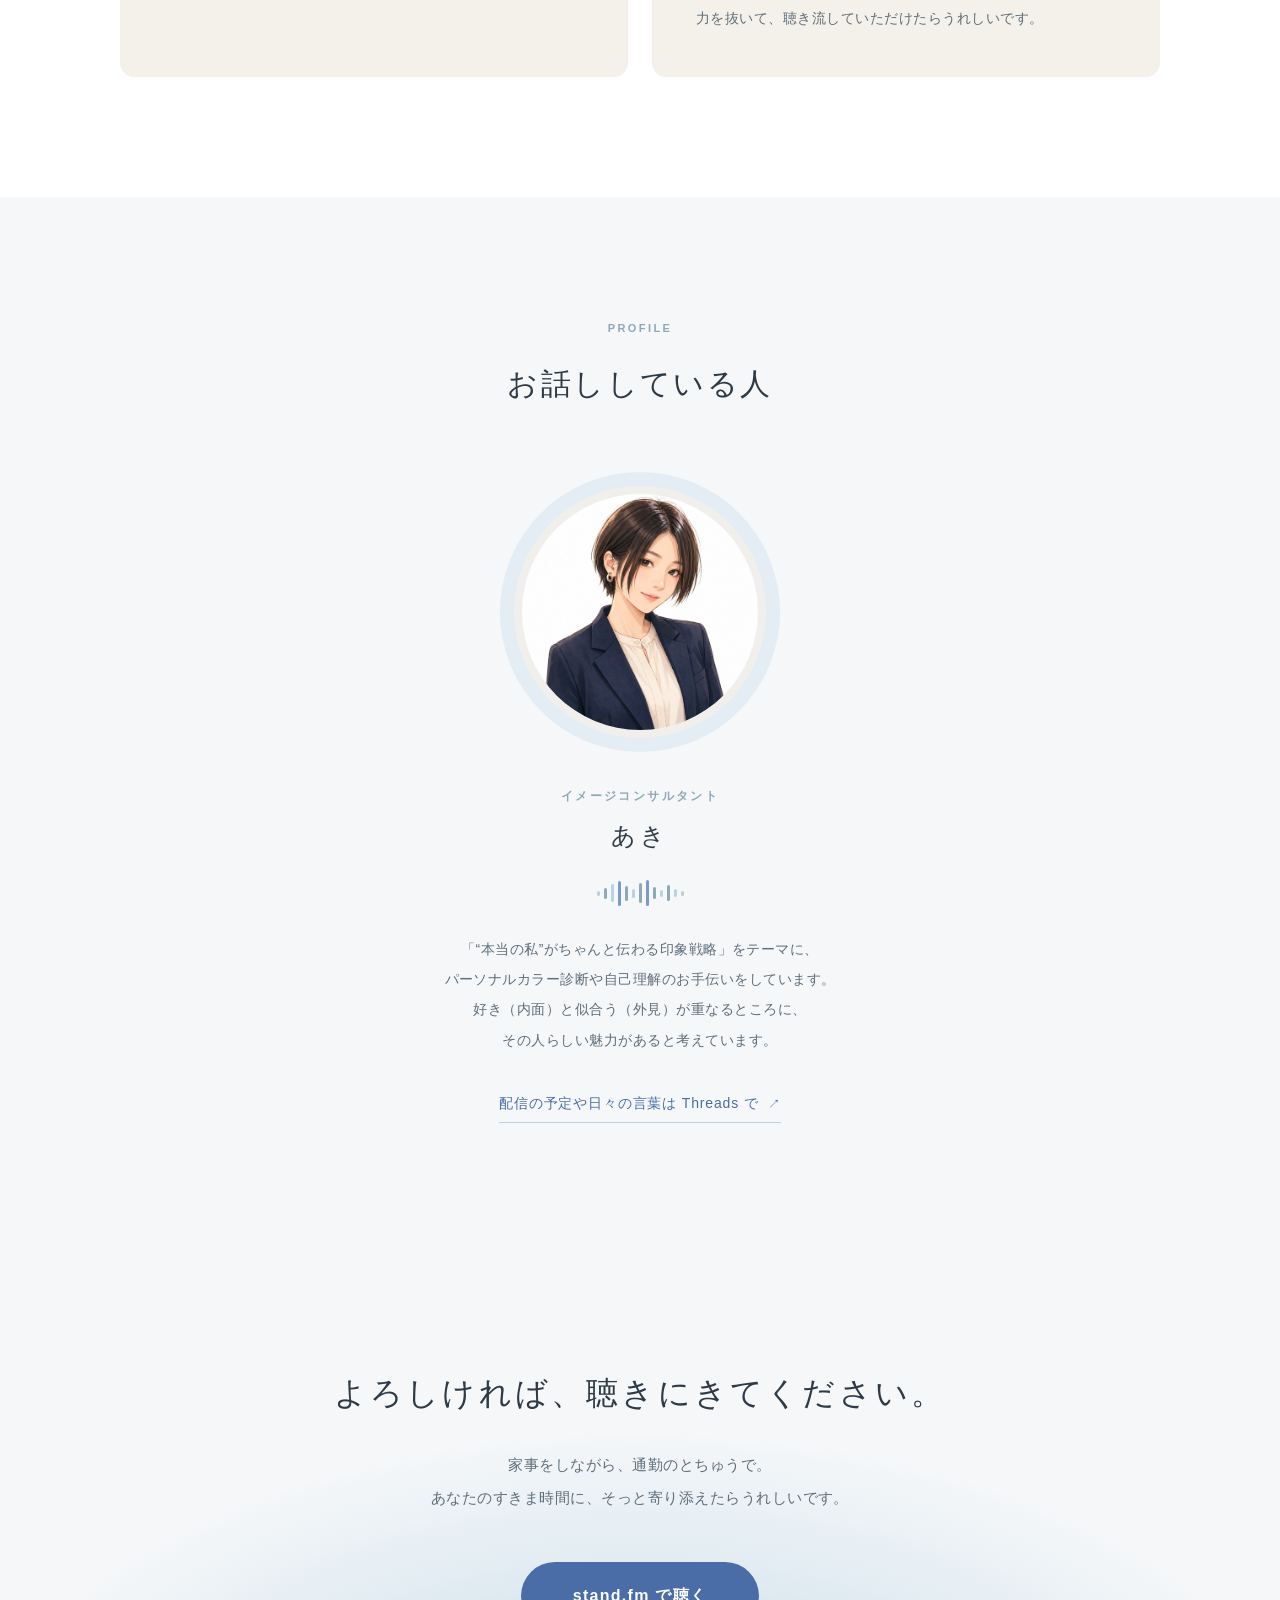
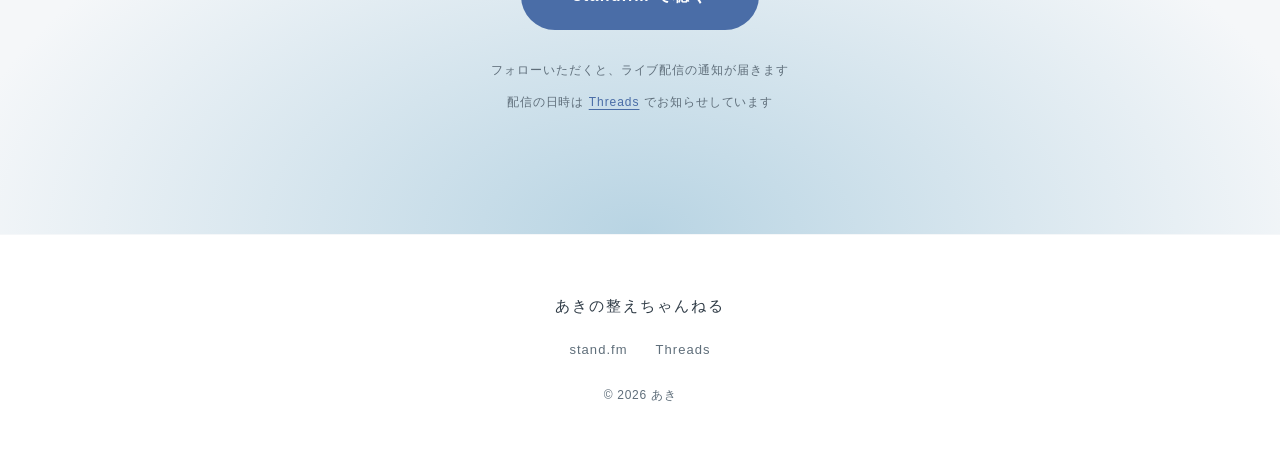
==== commit 4f00b270: "Set the broadcast schedule to Friday 22:00 Co-Authored-By: Claude Opus 4.8 <noreply@anthropic.com>" ====
--- a/index.html
+++ b/index.html
@@ -41,7 +41,7 @@
       <p class="hero-lead">
         「好き × 似合う」で、自分だけの魅力を。<br>
         装いと色の印象、そして書いて心を整えること。<br class="br-pc">
-        2〜3日にいちど、ライブでお話ししています。
+        毎週金曜 22:00〜、ライブでお話ししています。
       </p>
       <div class="hero-actions">
         <a href="https://stand.fm/channels/6a38f52ef16ae5c2da4b3464" class="btn btn-lg" target="_blank" rel="noopener">stand.fm で聴く</a>
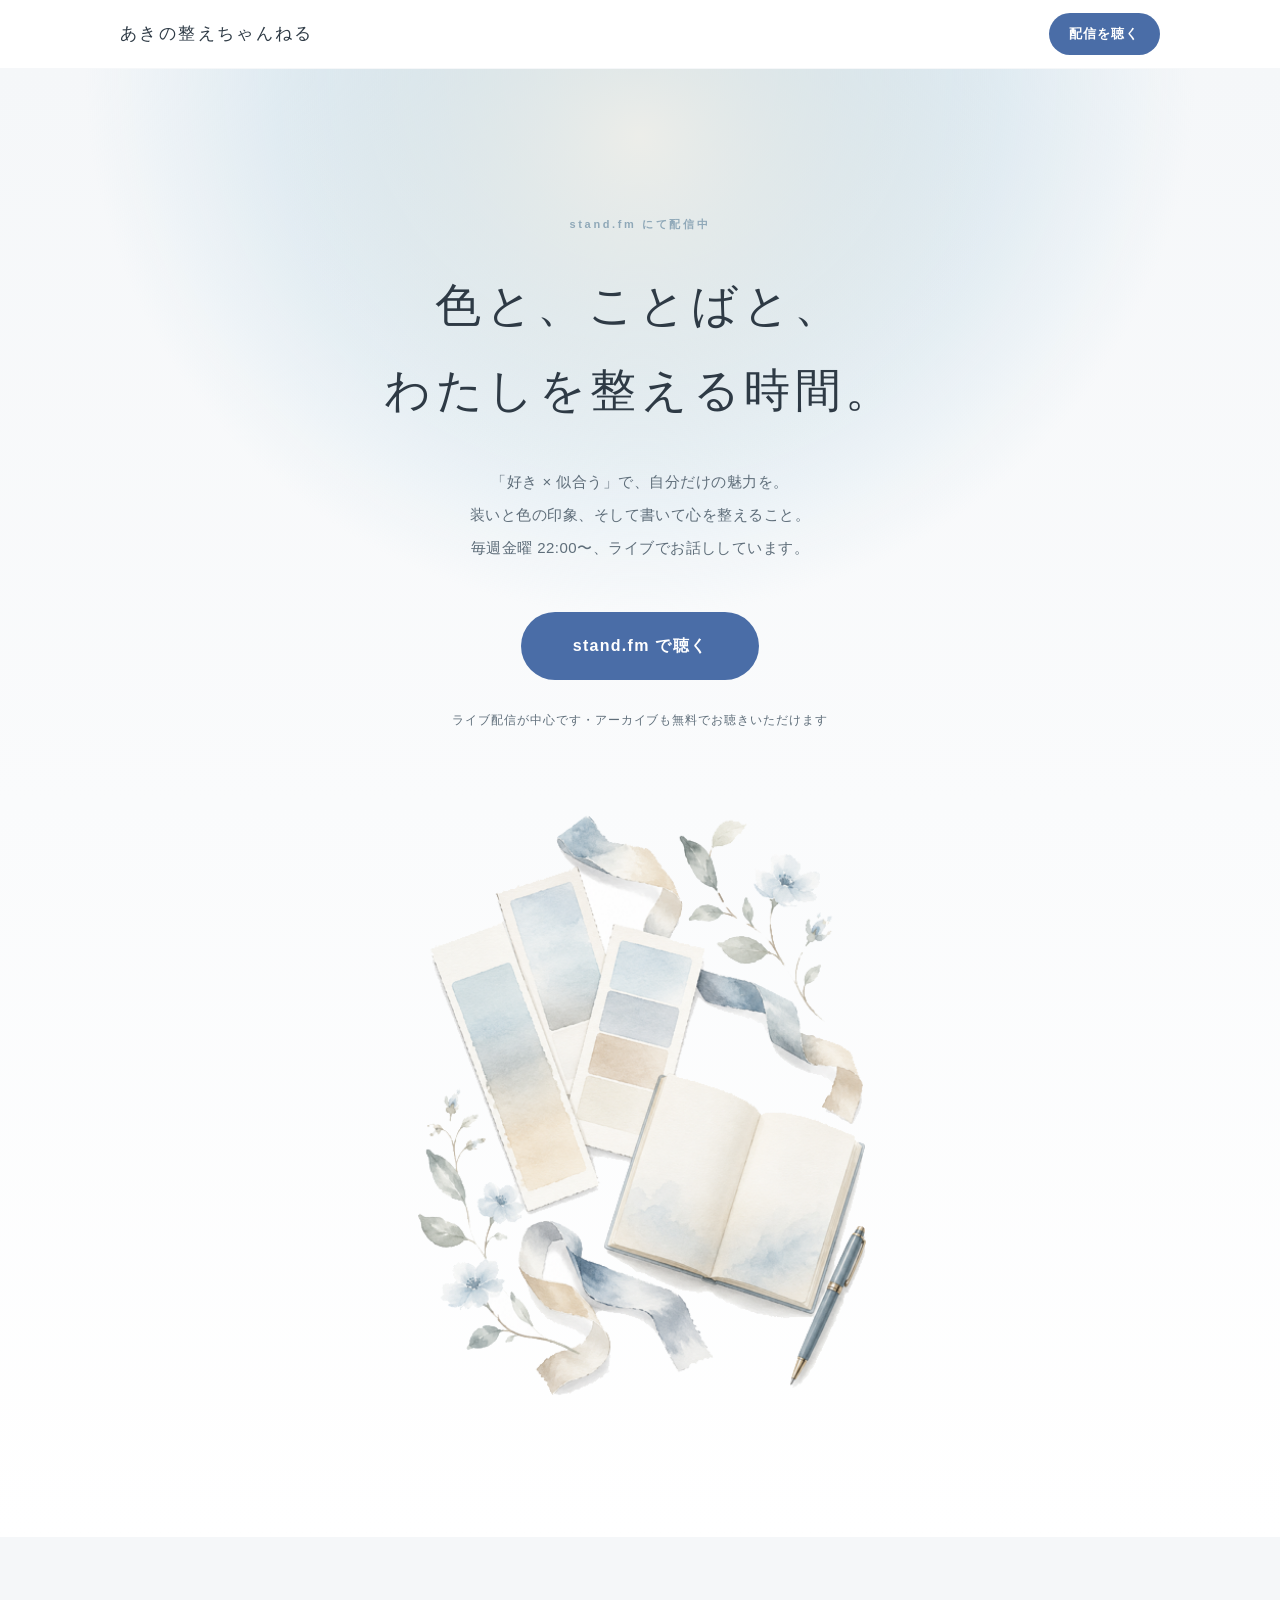
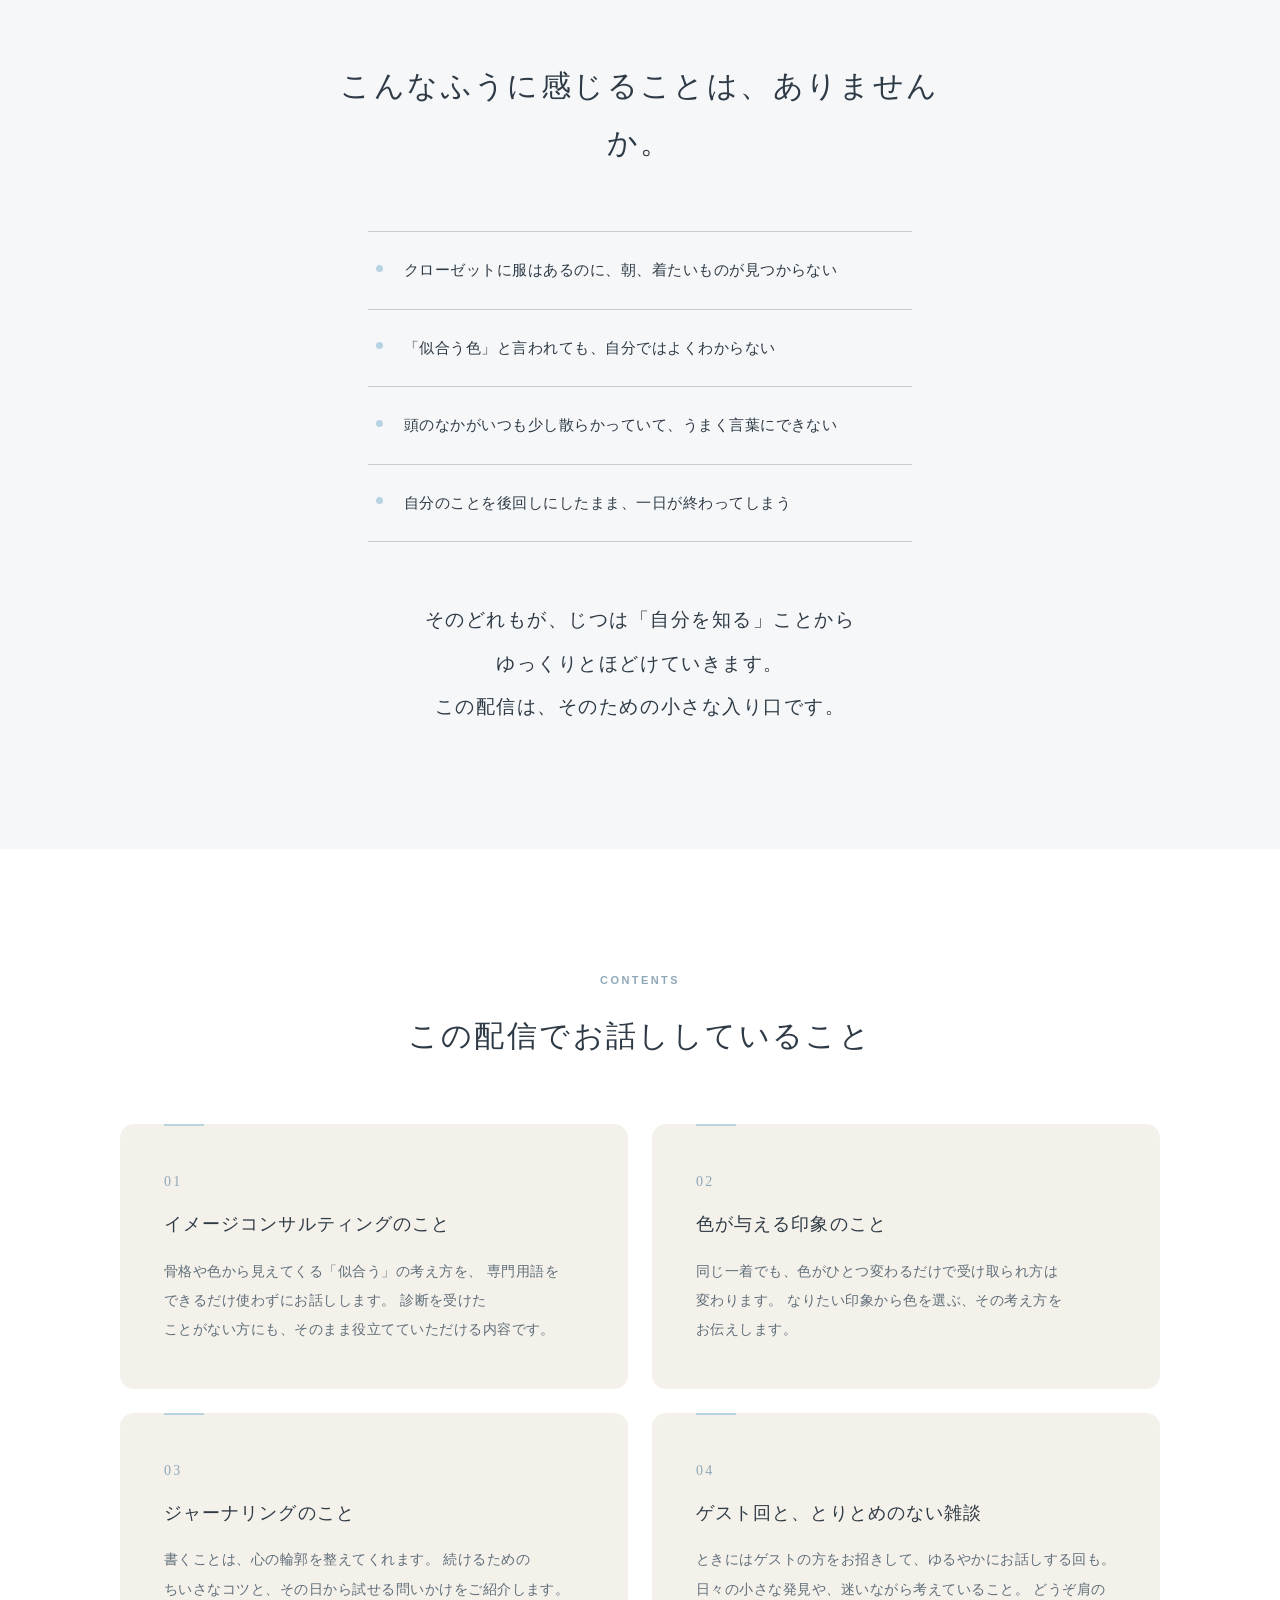
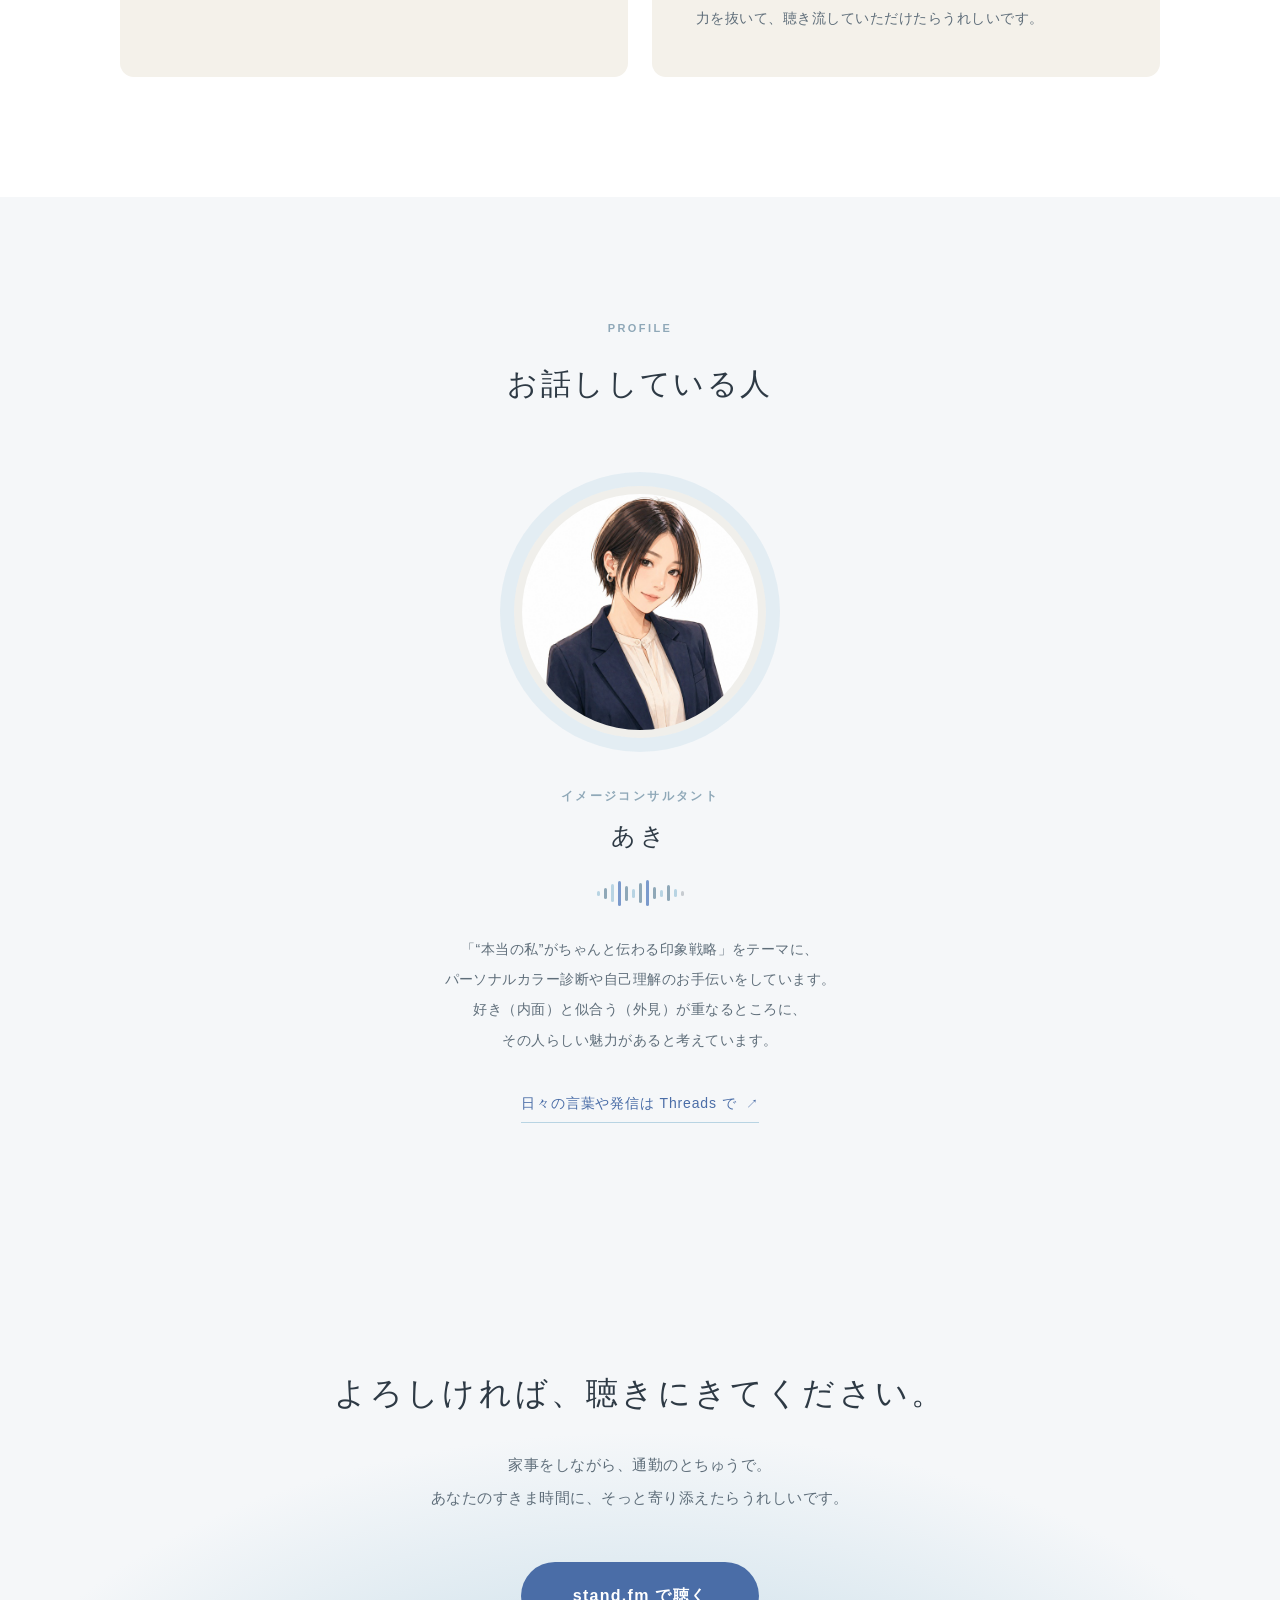
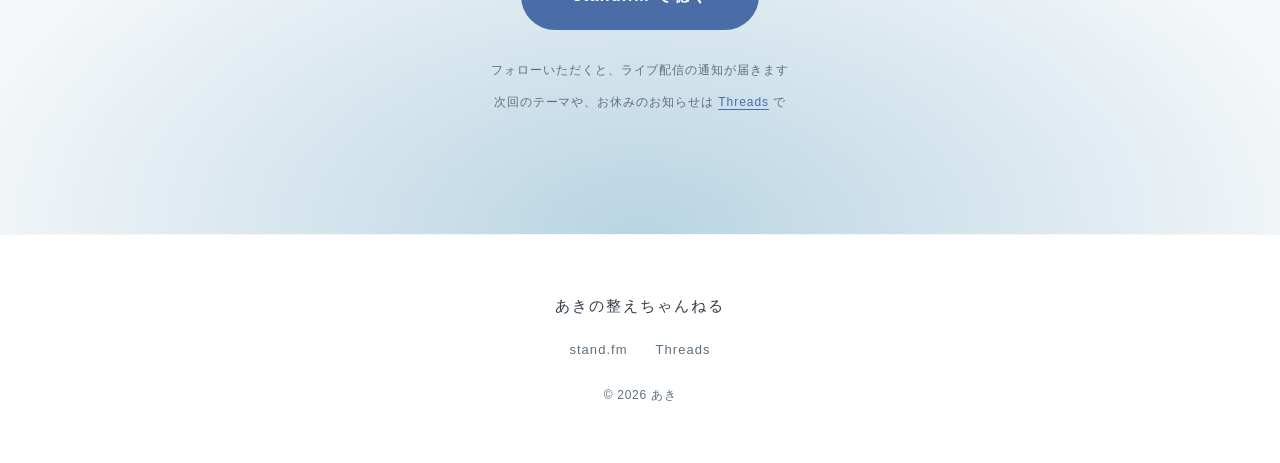
==== commit 6757ab76: "Reword the Threads notices to fit the fixed schedule With broadcasts now every Friday, 'the schedule" ====
--- a/index.html
+++ b/index.html
@@ -153,7 +153,7 @@
 
         <a class="link-threads" href="https://www.threads.com/@aki.imecon"
            target="_blank" rel="noopener">
-          配信の予定や日々の言葉は Threads で
+          日々の言葉や発信は Threads で
         </a>
       </div>
     </div>
@@ -170,9 +170,9 @@
       <a href="https://stand.fm/channels/6a38f52ef16ae5c2da4b3464" class="btn btn-lg" target="_blank" rel="noopener">stand.fm で聴く</a>
       <p class="cta-note">フォローいただくと、ライブ配信の通知が届きます</p>
       <p class="cta-sub">
-        配信の日時は
+        次回のテーマや、お休みのお知らせは
         <a href="https://www.threads.com/@aki.imecon" target="_blank" rel="noopener">Threads</a>
-        でお知らせしています
+        で
       </p>
     </div>
   </section>
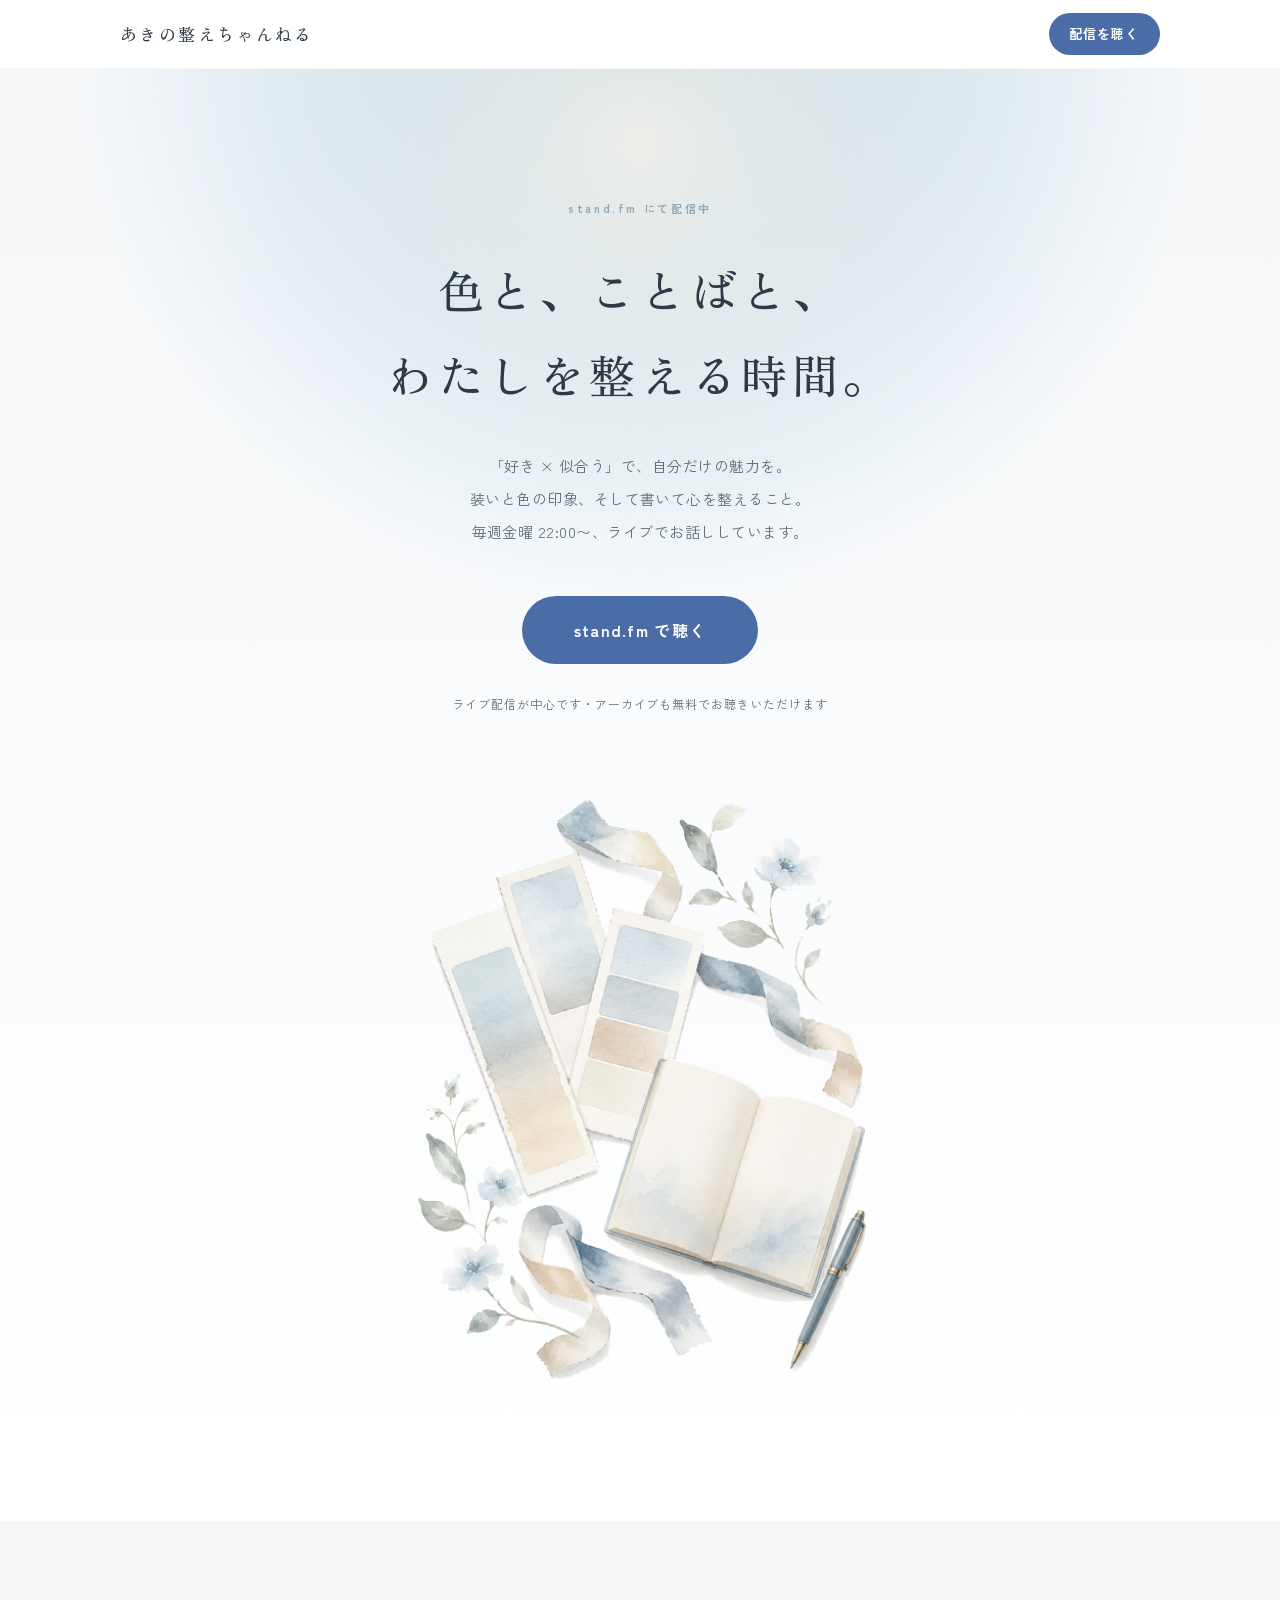
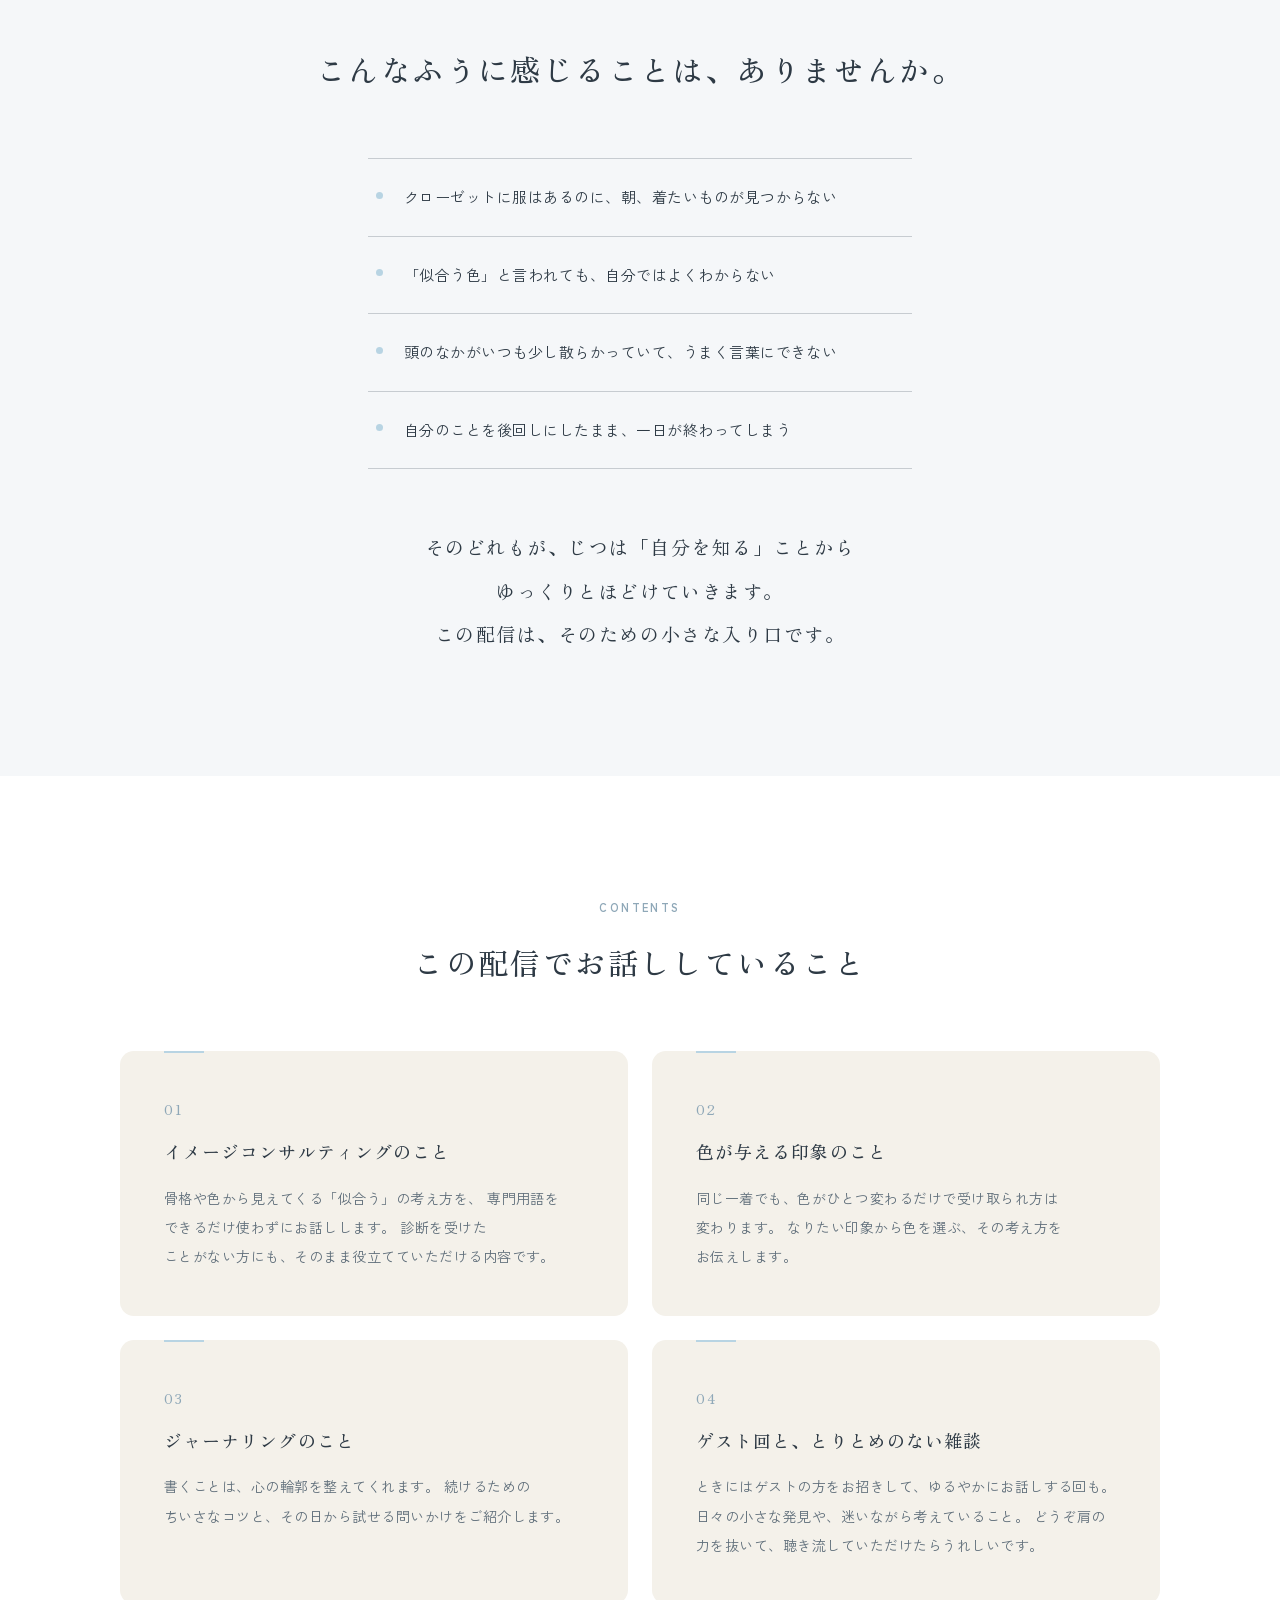
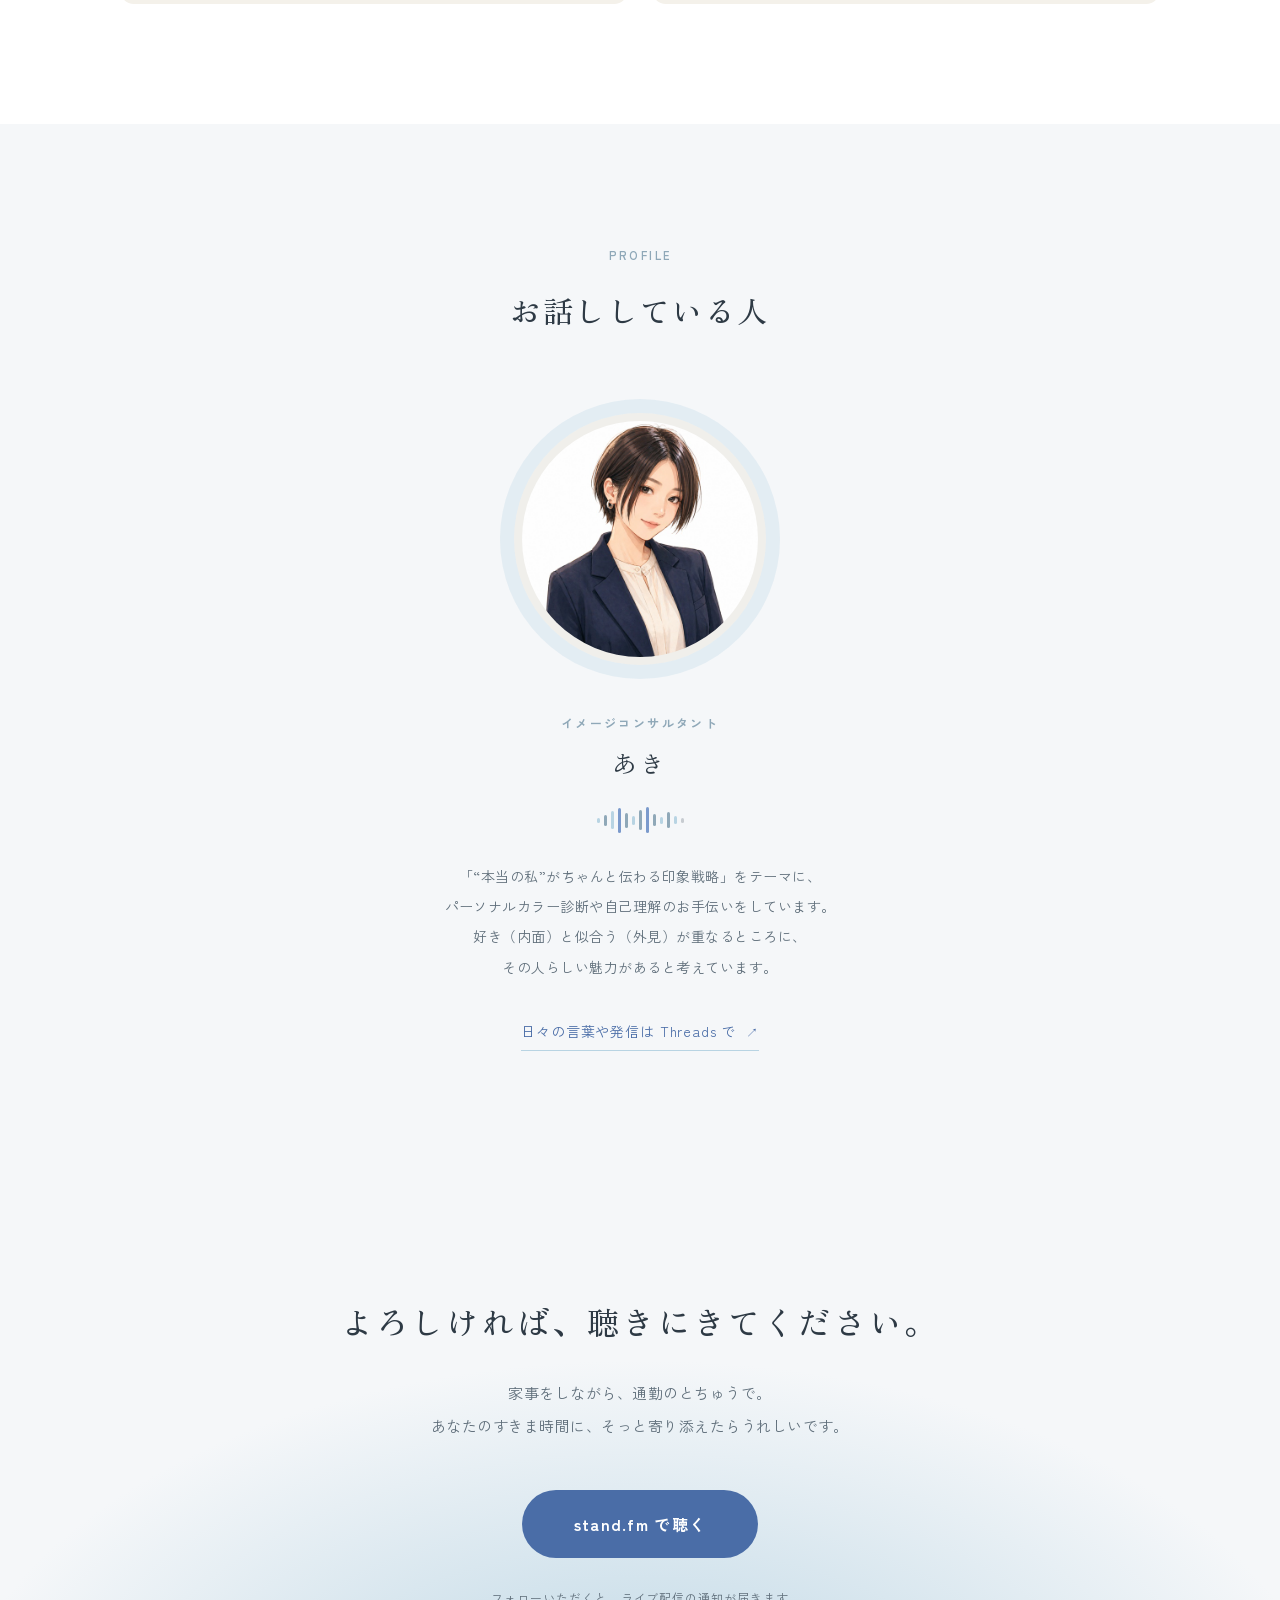
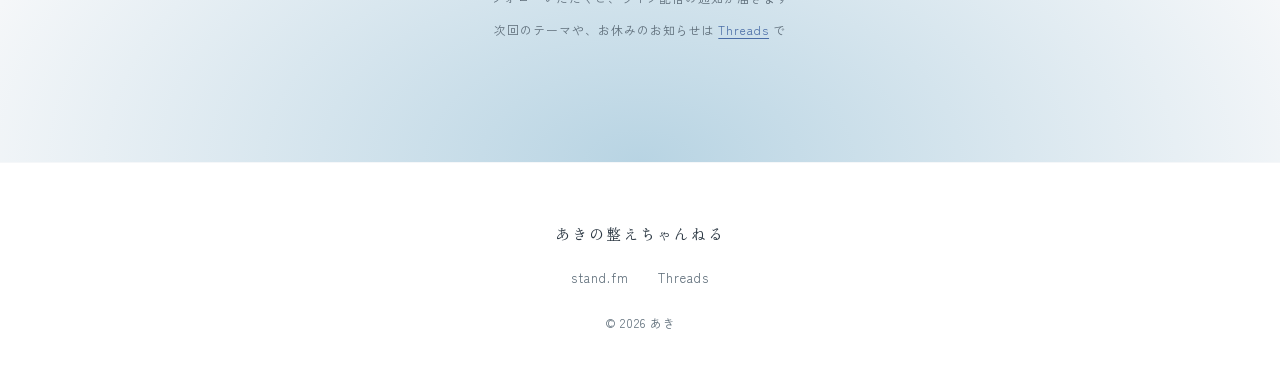
==== commit c470c29c: "デザインの質を向上：WEBフォント導入・スクロール表示アニメ・ファーストビュー調整 - 見出しに Zen Old Mincho、本文に Zen Kaku Gothic New を導入（全端末で統一表示" ====
--- a/index.html
+++ b/index.html
@@ -12,13 +12,19 @@
   <meta property="og:title" content="あきの整えちゃんねる｜色と、ことばと、わたしを整える時間">
   <meta property="og:description" content="「好き×似合う」で自分だけの魅力を。ファッションと色の印象、書いて心を整えること。stand.fm で配信中です。">
   <meta property="og:type" content="website">
-  <meta property="og:url" content="https://standfm-lp.vercel.app/">
-  <meta property="og:image" content="https://standfm-lp.vercel.app/ogp.jpg">
+  <meta property="og:url" content="https://akiimekon-standfm-lp.vercel.app/">
+  <meta property="og:image" content="https://akiimekon-standfm-lp.vercel.app/ogp.jpg">
   <meta property="og:image:width" content="1200">
   <meta property="og:image:height" content="630">
   <meta property="og:locale" content="ja_JP">
   <meta name="twitter:card" content="summary_large_image">
-  <link rel="canonical" href="https://standfm-lp.vercel.app/">
+  <link rel="canonical" href="https://akiimekon-standfm-lp.vercel.app/">
+
+  <!-- WEBフォント（どの端末でも同じ書体で表示されます）
+       見出し＝Zen Old Mincho（上品な明朝）／本文＝Zen Kaku Gothic New（やさしいゴシック） -->
+  <link rel="preconnect" href="https://fonts.googleapis.com">
+  <link rel="preconnect" href="https://fonts.gstatic.com" crossorigin>
+  <link href="https://fonts.googleapis.com/css2?family=Zen+Kaku+Gothic+New:wght@400;500;700&family=Zen+Old+Mincho:wght@400;500;600&display=swap" rel="stylesheet">
 
   <link rel="stylesheet" href="styles.css">
 </head>
@@ -178,6 +184,33 @@
   </section>
 
 </main>
+
+<!-- スクロールに合わせて、要素をふわっと表示します（さりげない動き1種類だけ） -->
+<script>
+  (function () {
+    var reduce = window.matchMedia && window.matchMedia('(prefers-reduced-motion: reduce)').matches;
+    var targets = document.querySelectorAll(
+      '.hero-title, .hero-lead, .hero-actions, .hero-note, .hero-image,' +
+      '.section-eyebrow, .section-title, .empathy-list, .empathy-bridge,' +
+      '.topic, .profile, .cta-title, .cta-lead, #listen .btn, .cta-note, .cta-sub'
+    );
+    // 動きを控える設定・古い環境では、そのまま表示（何もしない）
+    if (reduce || !('IntersectionObserver' in window)) return;
+
+    targets.forEach(function (el) { el.classList.add('reveal'); });
+
+    var io = new IntersectionObserver(function (entries) {
+      entries.forEach(function (entry) {
+        if (entry.isIntersecting) {
+          entry.target.classList.add('is-visible');
+          io.unobserve(entry.target);
+        }
+      });
+    }, { threshold: 0.12, rootMargin: '0px 0px -8% 0px' });
+
+    targets.forEach(function (el) { io.observe(el); });
+  })();
+</script>
 
 <footer class="site-footer">
   <div class="container">
--- a/styles.css
+++ b/styles.css
@@ -22,10 +22,10 @@
   --container:   1040px;
   --radius:      14px;
 
-  --font-serif:  "Hiragino Mincho ProN", "Yu Mincho", "YuMincho",
-                 "Noto Serif JP", serif;
-  --font-sans:   "Hiragino Sans", "Noto Sans JP", "Yu Gothic",
-                 -apple-system, BlinkMacSystemFont, sans-serif;
+  --font-serif:  "Zen Old Mincho", "Hiragino Mincho ProN", "Yu Mincho",
+                 "YuMincho", "Noto Serif JP", serif;
+  --font-sans:   "Zen Kaku Gothic New", "Hiragino Sans", "Noto Sans JP",
+                 "Yu Gothic", -apple-system, BlinkMacSystemFont, sans-serif;
 }
 
 /* パレットが淡色前提のため、ライトテーマに固定しています */
@@ -152,7 +152,7 @@
 .hero {
   position: relative;
   overflow: hidden;
-  padding: clamp(5rem, 14vw, 9rem) 0 clamp(4.5rem, 12vw, 8rem);
+  padding: clamp(3rem, 10vw, 9rem) 0 clamp(4.5rem, 12vw, 8rem);
   text-align: center;
   background:
     radial-gradient(70% 60% at 50% 0%, var(--pale-blue) 0%, transparent 62%),
@@ -492,7 +492,22 @@
   color: var(--ink-muted);
 }
 
+/* ========================= スクロールでふわっと表示 =========================
+   .reveal は JavaScript が付与します。JSが動かない環境では
+   最初から表示されたまま（内容が消えない）になるよう設計しています。 */
+.reveal {
+  opacity: 0;
+  transform: translateY(20px);
+  transition: opacity 0.9s ease, transform 0.9s ease;
+}
+.reveal.is-visible {
+  opacity: 1;
+  transform: none;
+}
+
 @media (prefers-reduced-motion: reduce) {
   html { scroll-behavior: auto; }
   .btn:hover { transform: none; }
-}
+  /* 動きを控える設定の方には、アニメーションを無効化します */
+  .reveal { opacity: 1; transform: none; transition: none; }
+}
